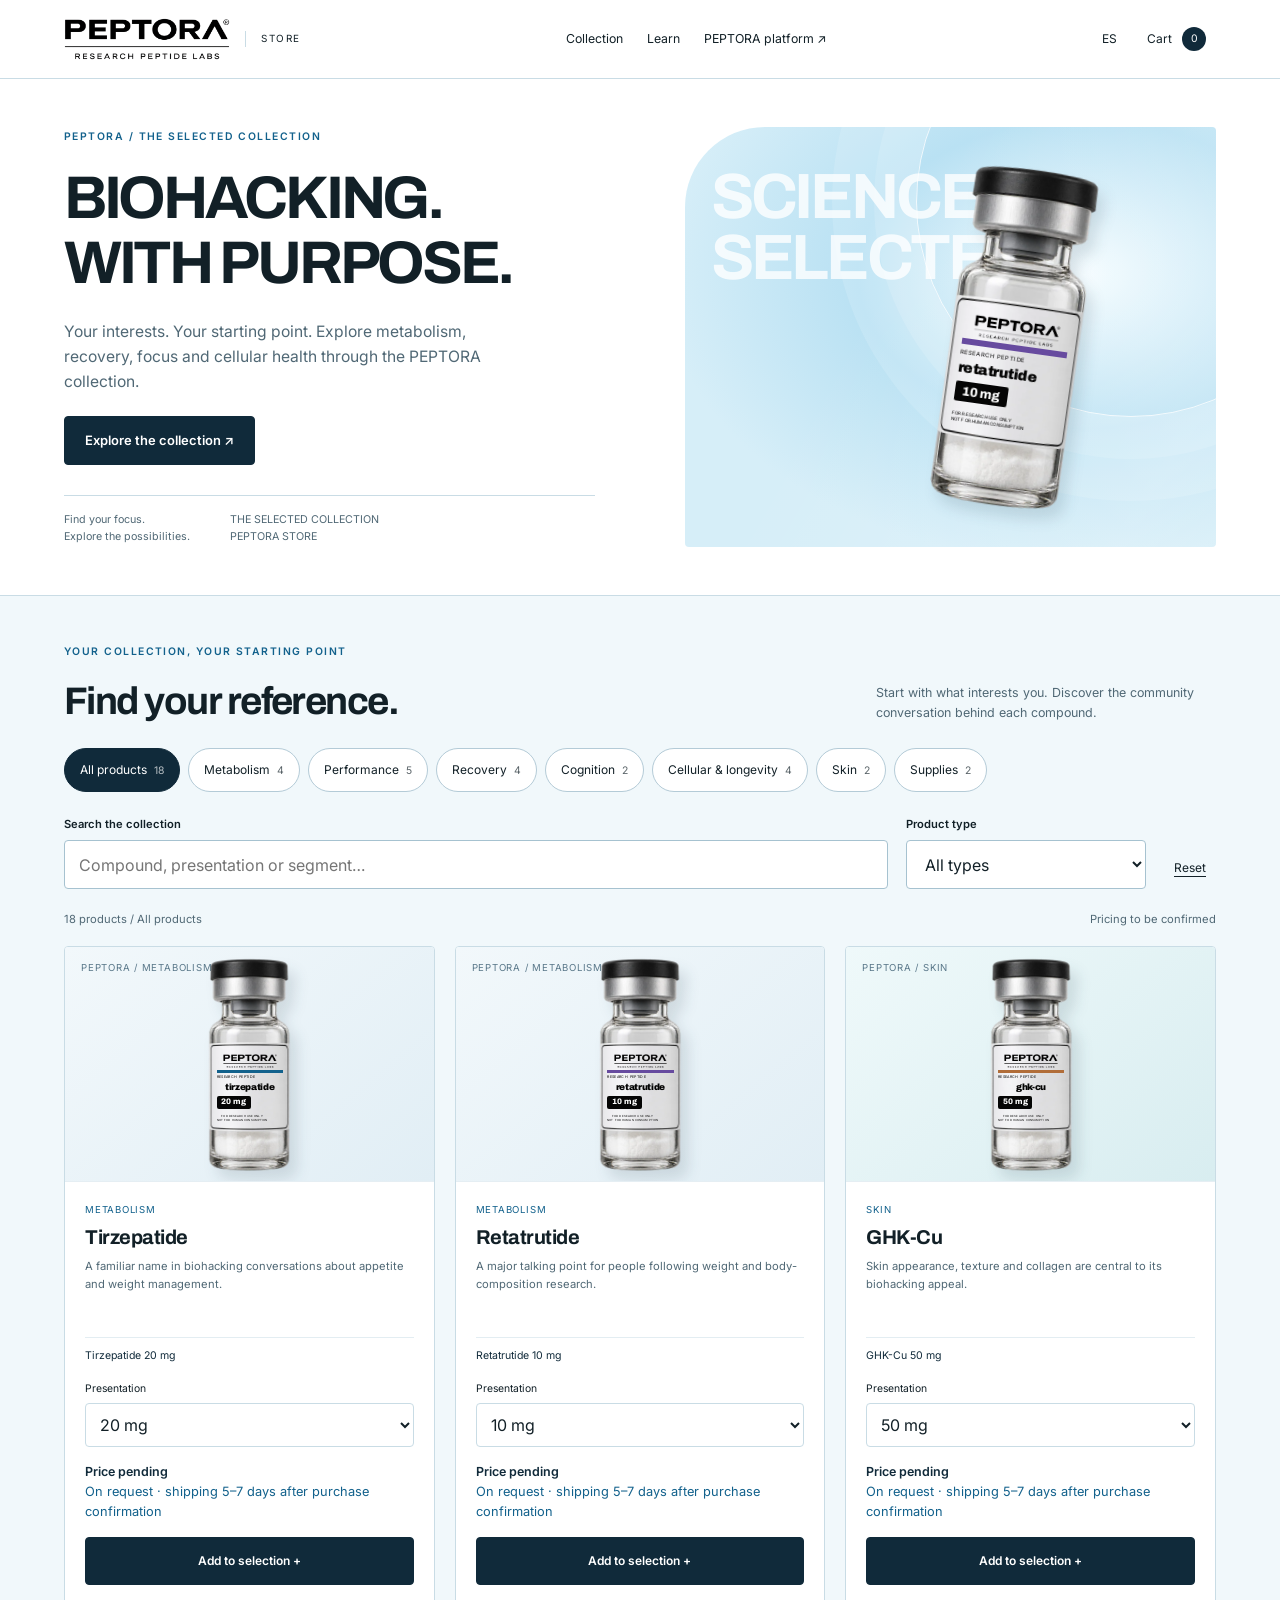
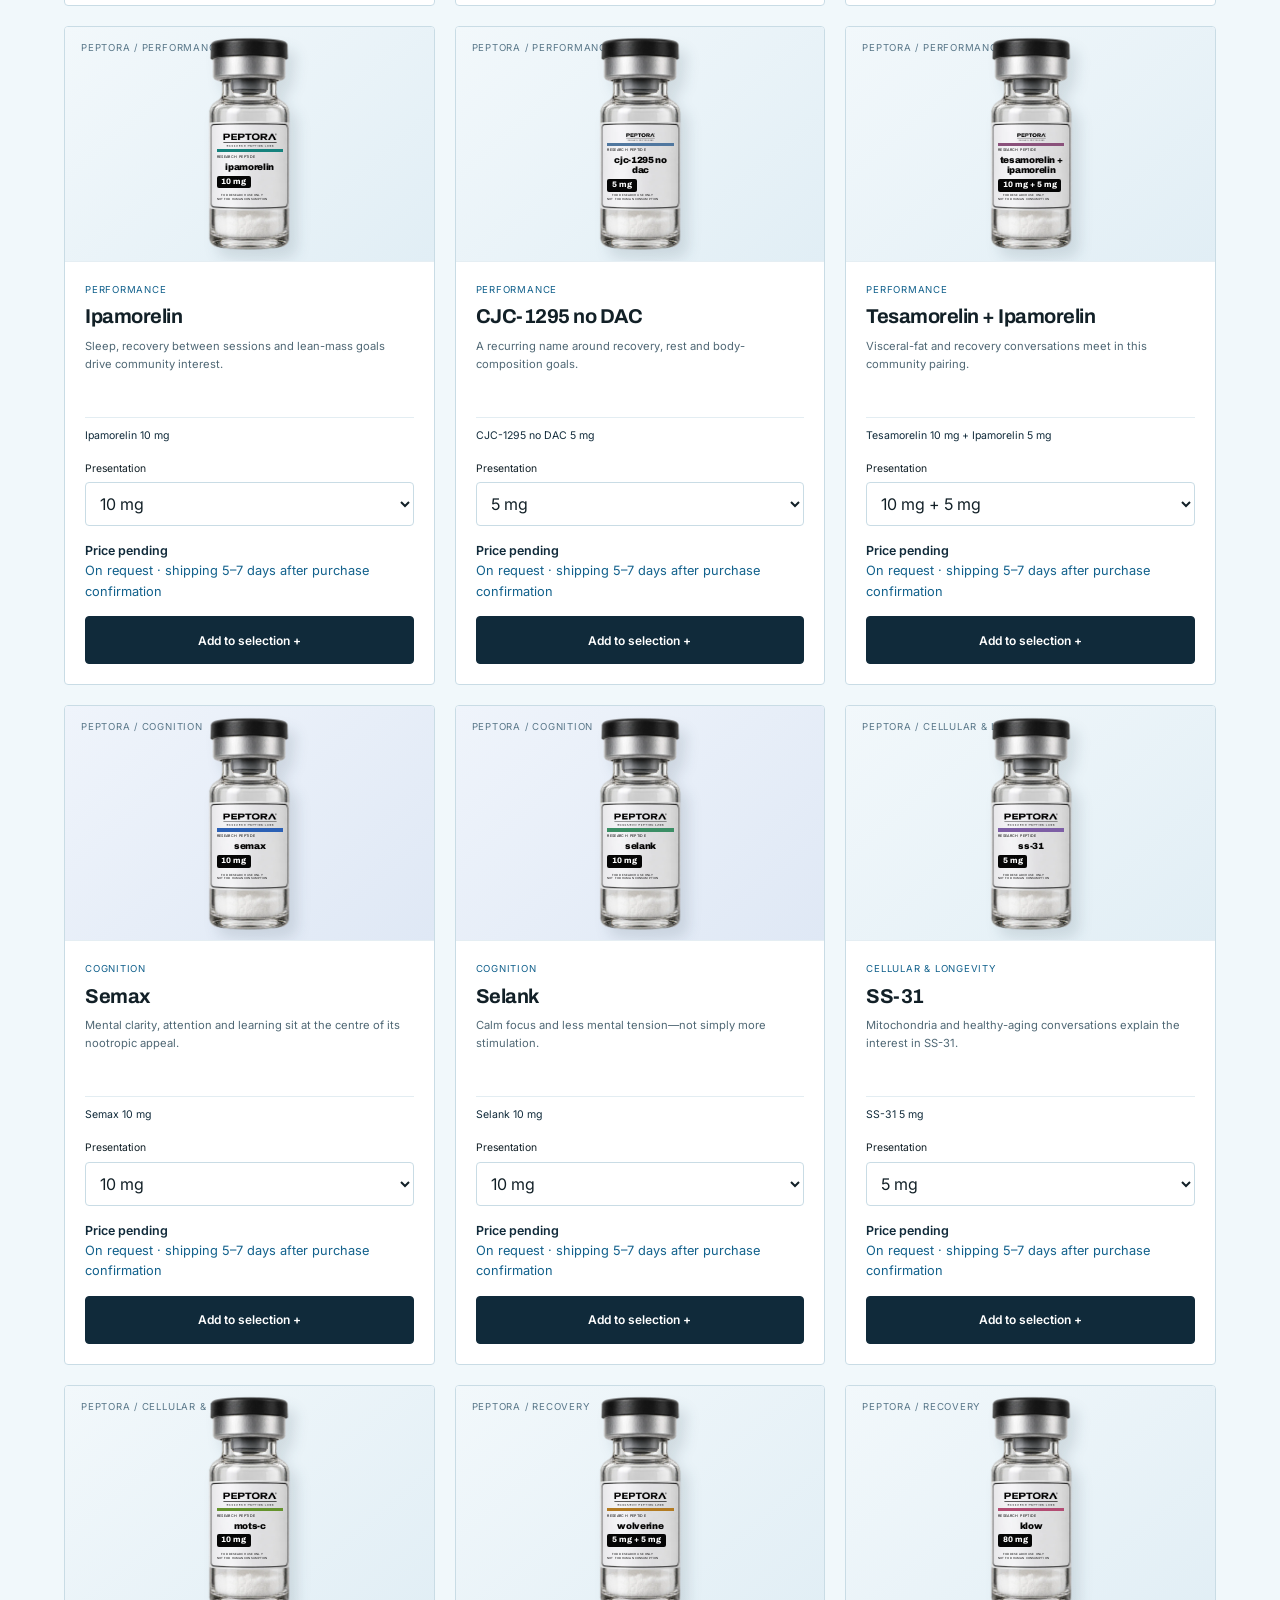
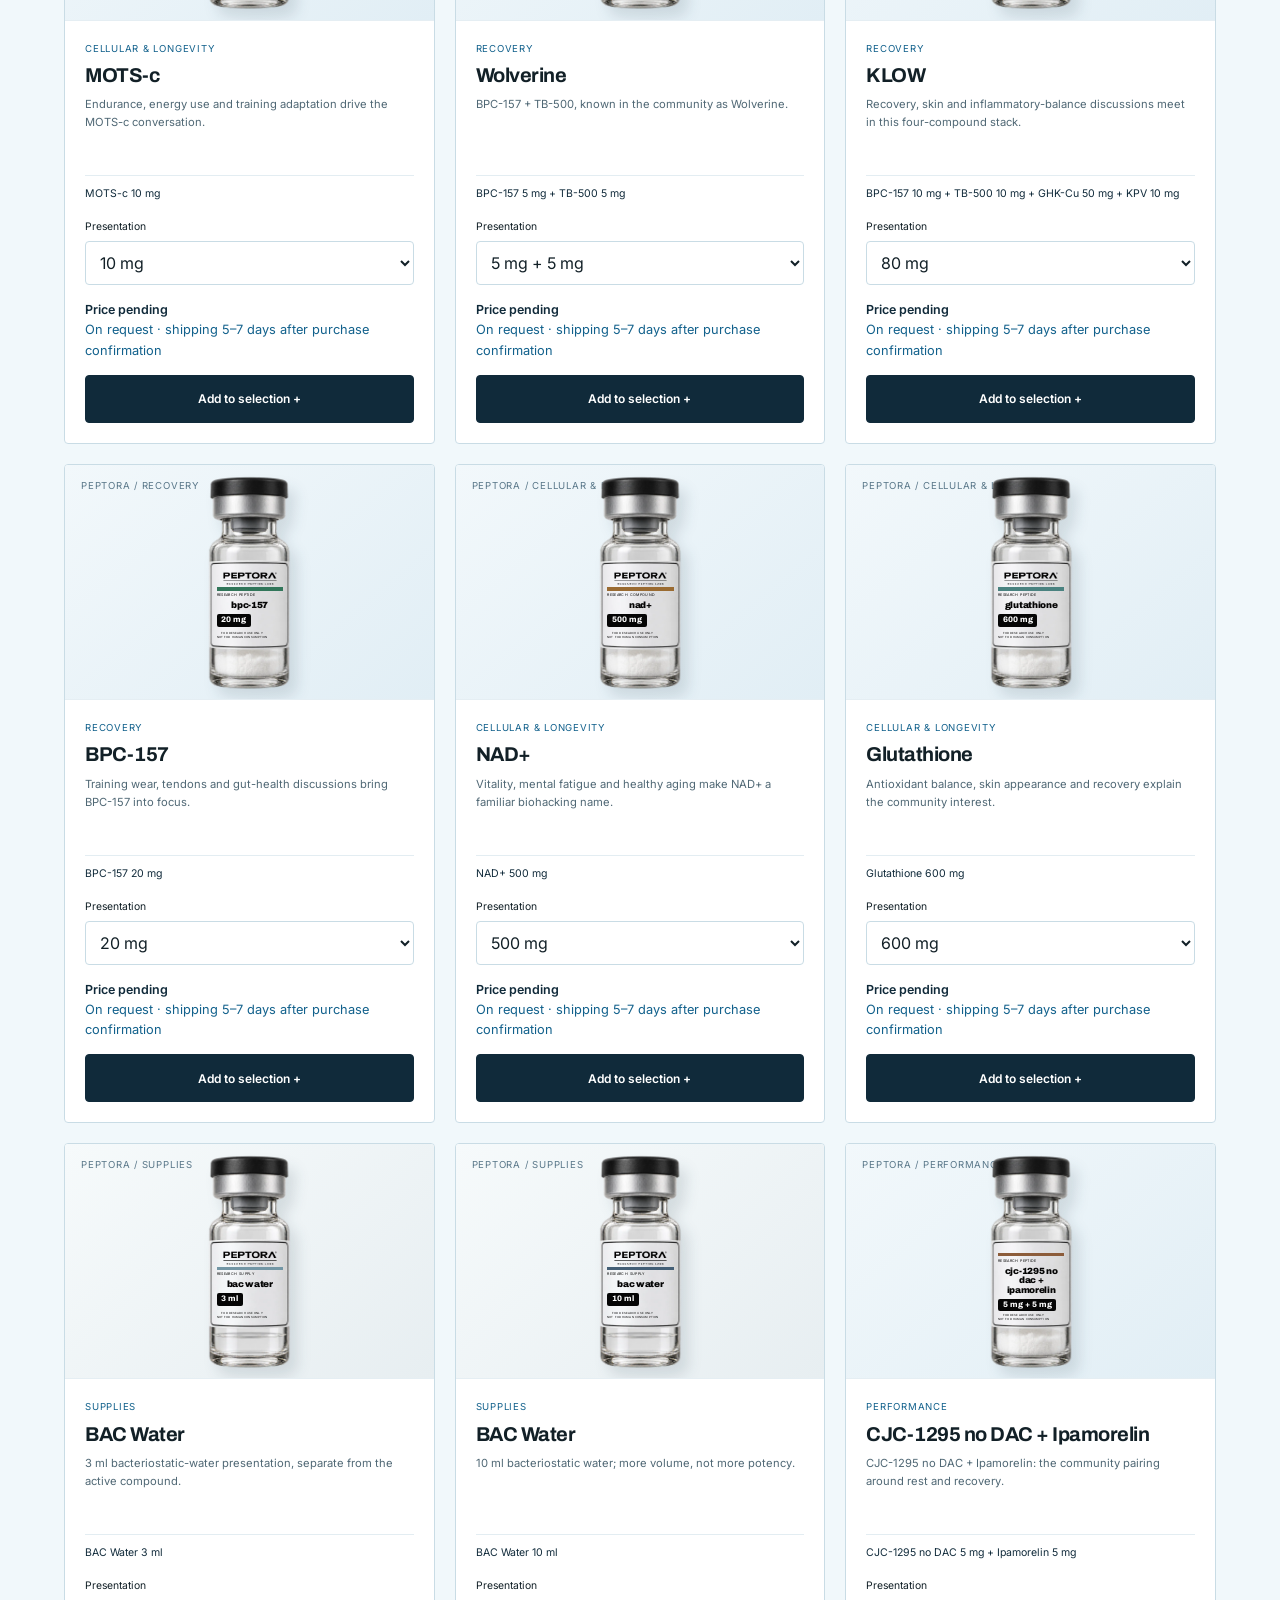
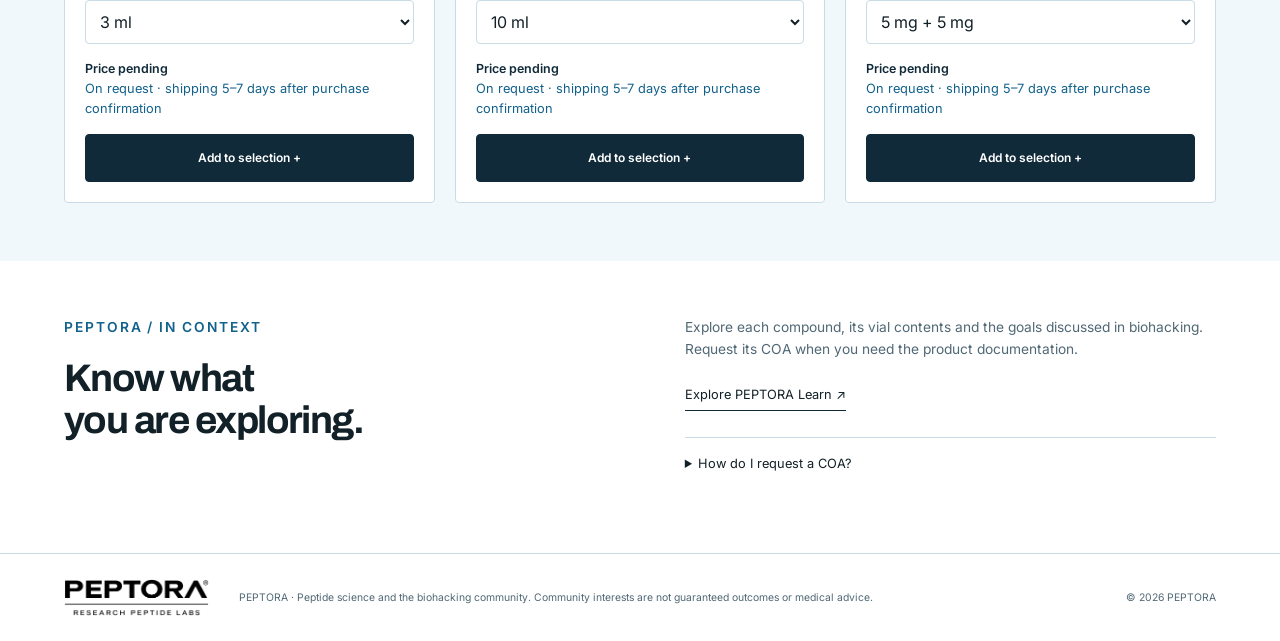
==== store/index.html @ 22403ed3 "Restore full storefront source and invalidate truncated asset cache" ====
<!doctype html>
<html lang="en">
<head>
<meta charset="utf-8"><meta name="viewport" content="width=device-width,initial-scale=1,viewport-fit=cover">
<title>PEPTORA Store — The selected collection</title>
<meta name="description" content="Explore the PEPTORA biohacking collection by interest, compound and presentation. Product contents, community context and COAs on express request.">
<meta name="robots" content="noindex,follow"><meta name="theme-color" content="#f1f8fb">
<link rel="canonical" href="https://peptora.site/store/"><link rel="icon" href="../assets/favicon.ico"><link rel="apple-touch-icon" href="../assets/apple-touch-icon.png"><link rel="manifest" href="../site.webmanifest">
<link rel="preconnect" href="https://fonts.googleapis.com"><link rel="preconnect" href="https://fonts.gstatic.com" crossorigin>
<link href="https://fonts.googleapis.com/css2?family=Archivo:wght@500;600;700;800;900&family=Inter:wght@400;500;600&display=swap" rel="stylesheet">
<link rel="stylesheet" href="store.css?v=20261017-6"><script src="catalog.js?v=20261017-6" defer></script><script src="commerce.js?v=20261017-6" defer></script><script src="community.js?v=20261017-2" defer></script><script src="objectives.js?v=20261017-6" defer></script><script src="store.js?v=20261017-6" defer></script>
</head>
<body>
<a class="skip" href="#catalog" data-i18n="skip">Skip to collection</a>
<header class="store-header">
  <a class="brand" href="../" data-site-link><img src="../assets/logo-peptora.png" width="1200" height="400" alt="PEPTORA"><span>STORE</span></a>
  <nav id="storeNav" aria-label="Navigation"><a href="#catalog" data-i18n="collection">Collection</a><a href="../learn.html" data-site-link data-i18n="learn">Learn</a><a href="../" data-site-link data-i18n="platform">PEPTORA platform ↗</a></nav>
  <div class="header-actions"><button id="language" type="button" aria-label="Switch to Spanish">ES</button><button id="openCart" class="cart-button" type="button" aria-haspopup="dialog"><span data-i18n="cart">Cart</span><span id="cartCount">0</span></button><button id="menu" type="button" aria-controls="storeNav" aria-expanded="false" data-i18n="menu">Menu</button></div>
</header>
<main>
<section class="store-hero shell">
 <div><p class="eyebrow">PEPTORA / THE SELECTED COLLECTION</p><h1 data-i18n="hero">BIOHACKING.<br>WITH PURPOSE.</h1><p class="hero-copy" data-i18n="intro">Your interests. Your starting point. Explore metabolism, recovery, focus and cellular health through the PEPTORA collection.</p><a class="primary" href="#catalog" data-i18n="browse">Explore the collection ↗</a><div class="hero-note"><span data-i18n="identity">Find your focus.<br>Explore the possibilities.</span><span data-i18n="stage">THE SELECTED COLLECTION<br>PEPTORA STORE</span></div></div>
 <figure class="hero-art"><div class="hero-orbit" aria-hidden="true"></div><div class="hero-type" aria-hidden="true">SCIENCE.<br>SELECTED.</div><div id="heroPackshot" class="hero-packshot" aria-hidden="true"></div></figure>
</section>
<section class="catalog-section" id="catalog"><div class="shell">
 <div class="section-heading"><div><p class="eyebrow" data-i18n="catalogLabel">YOUR COLLECTION, YOUR STARTING POINT</p><h2 data-i18n="catalogTitle">Find your reference.</h2></div><p data-i18n="segmentsNote">Segments organize research themes, not promised results or personal-use recommendations.</p></div>
 <div id="segments" class="segments" role="group" aria-label="Research segments"></div>
 <div class="search-bar"><label class="search-field" for="search"><span data-i18n="searchLabel">Search the collection</span><input id="search" type="search" autocomplete="off" placeholder="Compound, presentation or segment…"></label><label class="type-field" for="type"><span data-i18n="typeLabel">Product type</span><select id="type"><option value="all" data-i18n="allTypes">All types</option><option value="compounds" data-i18n="compounds">Compounds & combinations</option><option value="supplies" data-i18n="supplies">Supplies</option></select></label><button type="button" id="reset" class="text-button" data-i18n="reset">Reset</button></div>
 <div class="results-heading"><p id="results" role="status" aria-live="polite"></p><span data-i18n="pricingNote">Pricing to be confirmed</span></div>
 <div id="productGrid" class="product-grid"></div>
 <noscript><p>This collection requires JavaScript. / Activa JavaScript para explorar el catálogo.</p></noscript>
</div></section>
<section class="store-guide shell"><div><p class="eyebrow">PEPTORA / IN CONTEXT</p><h2 data-i18n="guideTitle">Understand before<br>you choose.</h2></div><div><p data-i18n="guideBody">Explore the compound, its presentation and the interests behind its place in biohacking.</p><a href="../learn.html" class="text-link" data-site-link data-i18n="readLearn">Explore PEPTORA Learn ↗</a><details><summary data-i18n="coaQuestion">How do I request a COA?</summary><p data-i18n="coaAnswer">Certificates of analysis are provided on express request. Contact PEPTORA with the product, presentation and lot number if available.</p><a href="../?lang=en#contacto" class="text-link" data-site-link data-i18n="requestCoa">Request a COA ↗</a></details></div></section>
</main>
<footer class="shell store-footer"><a href="../" data-site-link><img src="../assets/logo-peptora.png" alt="PEPTORA" width="1200" height="400"></a><p data-i18n="scope">PEPTORA · Peptide science and the biohacking community. Community interests are not guaranteed outcomes or medical advice.</p><small>© 2026 PEPTORA</small></footer>
<dialog id="productDialog" aria-labelledby="productTitle"><div class="dialog-top"><span>PEPTORA / COLLECTION</span><button type="button" data-close aria-label="Close">×</button></div><div id="productDetail"></div></dialog>
<dialog id="cartDialog" class="cart-dialog" aria-labelledby="cartTitle"><div class="dialog-top"><h2 id="cartTitle" data-i18n="yourCart">Your selection</h2><button type="button" data-close aria-label="Close">×</button></div><div id="cartLines"></div><div class="cart-bottom"><div class="total"><span data-i18n="total">Total</span><strong id="cartTotal"></strong></div><p data-i18n="cartNotice">This is a saved selection, not an order. Prices, shipping and stock are unconfirmed. Nothing is charged or reserved.</p><button class="primary" type="button" disabled data-i18n="checkoutDisabled">Checkout not yet available</button><button id="clearCart" class="text-button" type="button" data-i18n="clearCart">Clear selection</button></div></dialog>
<div id="toast" class="toast" role="status" aria-live="polite"></div>
</body></html>
---- store/store.css ----
:root{--ink:#102a3a;--text:#122027;--muted:#506875;--blue:#d8edf8;--ice:#f1f8fb;--line:#c9dce5;--accent:#12618c;--radius:4px;color-scheme:light}*{box-sizing:border-box}html{scroll-behavior:smooth;scroll-padding-top:110px}body{margin:0;background:#fff;color:var(--text);font:15px/1.6 Inter,Arial,sans-serif}a{color:inherit;text-decoration:none}button,input,select{font:inherit;color:inherit}button,a,input,select{touch-action:manipulation}button{cursor:pointer}button:disabled{cursor:not-allowed;opacity:.65}button{min-height:44px}img{display:block;max-width:100%}h1,h2,h3,p,figure{margin:0}h1,h2,h3{font-family:Archivo,Arial,sans-serif;letter-spacing:-.04em;line-height:1.09}h1{font-size:clamp(2.6rem,5.2vw,5.2rem);font-weight:700}h2{font-size:clamp(1.8rem,3vw,3rem)}h3{font-size:1.35rem}p{color:var(--muted)}:focus-visible{outline:3px solid var(--accent);outline-offset:4px}.shell{width:min(1440px,100%);margin:auto;padding-left:5vw;padding-right:5vw}.skip{position:fixed;top:-100px;left:12px;background:white;padding:12px;z-index:100}.skip:focus{top:12px}.preview-strip{padding:7px 16px;text-align:center;background:var(--ink);color:white;font-size:.65rem;letter-spacing:.09em}.store-header{position:sticky;top:0;z-index:20;display:flex;align-items:center;justify-content:space-between;gap:20px;padding:12px 5vw;border-bottom:1px solid var(--line);background:#fffffff5;backdrop-filter:blur(14px)}.brand{display:flex;align-items:center;gap:15px}.brand img{width:166px;height:54px;object-fit:contain}.brand>span{font-size:.62rem;letter-spacing:.16em;border-left:1px solid var(--line);padding-left:15px}.store-header nav{display:flex;gap:24px;font-size:.77rem}.store-header nav a:hover{color:var(--accent)}.header-actions{display:flex;gap:10px}.header-actions button{border:0;background:transparent;padding:10px;font-size:.75rem}.cart-button{display:flex;align-items:center;gap:10px}.cart-button #cartCount{display:grid;place-items:center;background:var(--ink);color:white;min-width:24px;height:24px;border-radius:50%;font-size:.65rem}#menu{display:none}.eyebrow{font-size:.65rem;letter-spacing:.14em;font-weight:600;color:var(--accent);margin-bottom:20px}.store-hero{display:grid;grid-template-columns:1fr 1fr;gap:7vw;padding-top:48px;padding-bottom:48px;align-items:center}.hero-copy{max-width:420px;margin:22px 0;font-size:.98rem}.primary{background:var(--ink);color:white;border:1px solid var(--ink);border-radius:var(--radius);display:inline-flex;justify-content:center;align-items:center;gap:10px;padding:13px 20px;min-height:48px;font-size:.81rem;font-weight:600}.primary:not(:disabled):hover{background:var(--accent);border-color:var(--accent)}.hero-note{display:flex;gap:40px;margin-top:30px;border-top:1px solid var(--line);padding-top:15px;font-size:.67rem;color:var(--muted)}.hero-art{position:relative;overflow:hidden;min-height:370px;background:linear-gradient(130deg,#e9f6fb,#c4e1ef);border-radius:80px 4px 4px 4px;display:grid;place-items:center}.hero-orbit{position:absolute;width:430px;height:430px;border:1px solid #ffffffc9;border-radius:50%;right:-130px;top:-140px;box-shadow:0 0 0 42px #ffffff20,0 0 0 84px #ffffff20}.hero-type{position:absolute;left:26px;top:40px;color:#ffffffb0;font:700 clamp(2.4rem,5vw,4.5rem)/.95 Archivo,sans-serif;letter-spacing:-.05em}.hero-art figcaption{position:absolute;bottom:14px;left:24px;right:20px;font-size:.6rem;color:#36586a}.vial{width:85px;position:relative;filter:drop-shadow(12px 16px 8px #102a3a15)}.vial-cap{height:22px;width:66px;margin:auto;border-radius:5px 5px 1px 1px;background:repeating-linear-gradient(90deg,#8db6ca 0 3px,#aacbdc 3px 5px);border:1px solid #739aac}.vial-body{height:126px;border:1px solid #b6ceda;border-radius:12px 12px 16px 16px;background:linear-gradient(90deg,#d8e8eecc,#ffffffec 24%,#e5f0f5e0 80%,#bdd6e0cc);display:flex;flex-direction:column;justify-content:center;align-items:center;padding:9px 7px;box-shadow:inset 0 -10px #f8fbfcbd;position:relative}.vial-wordmark{font:700 11px Archivo,sans-serif;letter-spacing:.015em;color:var(--ink)}.vial-rule{height:3px;background:var(--accent);width:100%;margin:7px 0}.vial-body b{font-size:8px;font-weight:600;text-align:center;line-height:1.3;overflow-wrap:anywhere}.vial-body small{font-size:5px;margin-top:7px;text-align:center}.hero-vial{transform:rotate(12deg) scale(1.8);margin:45px 0 0 110px}.catalog-section{background:var(--ice);padding:48px 0 58px;border-top:1px solid var(--line)}.section-heading{display:flex;justify-content:space-between;align-items:end;gap:30px;margin-bottom:25px}.section-heading>p{max-width:340px;font-size:.78rem}.segments{display:flex;gap:8px;flex-wrap:wrap;margin-bottom:24px}.segments button{border:1px solid #b4cbd7;background:white;border-radius:30px;padding:9px 15px;font-size:.75rem}.segments button[aria-pressed=true]{background:var(--ink);border-color:var(--ink);color:white}.segments button small{margin-left:7px;opacity:.7;font-size:.65rem}.search-bar{display:flex;gap:18px;align-items:end}.search-field{flex:1}.search-bar label>span{display:block;font-size:.7rem;font-weight:600;margin-bottom:7px}.search-bar input,.search-bar select{height:49px;width:100%;padding:10px 14px;border:1px solid #a6c2d0;background:white;border-radius:var(--radius);font-size:16px}.type-field{width:240px}.text-button{background:transparent;border:0;text-decoration:underline;text-underline-offset:4px;padding:10px;font-size:.75rem}.results-heading{display:flex;justify-content:space-between;gap:15px;padding:22px 0 17px;font-size:.7rem;color:var(--muted)}.product-grid{display:grid;grid-template-columns:repeat(3,minmax(0,1fr));gap:20px}.product-card{background:white;border:1px solid var(--line);border-radius:var(--radius);overflow:hidden;display:flex;flex-direction:column;min-width:0;transition:box-shadow .2s,border-color .2s}.product-card:hover{border-color:#83b4cf;box-shadow:0 8px 25px #102a3a0a}.product-visual{border:0;border-bottom:1px solid #e5eef3;background:linear-gradient(140deg,#f2f8fb,#e1eef5);width:100%;height:180px;display:flex;justify-content:center;align-items:center;position:relative;overflow:hidden}.product-visual .vial{transform:scale(.91);transition:transform .25s}.product-visual:hover .vial{transform:translateY(-4px) scale(.94)}.product-visual .visual-code{position:absolute;left:16px;top:13px;font-size:.6rem;color:#597789;letter-spacing:.08em}.product-visual .visual-label{position:absolute;bottom:10px;right:13px;font-size:.52rem;color:#597789}.product-visual.supplies{background:linear-gradient(140deg,#f6fafb,#e7eef1)}.product-visual.cognition{background:linear-gradient(140deg,#eff4fb,#dfe8f5)}.product-visual.skin{background:linear-gradient(140deg,#eff9fa,#d8edf0)}.product-card-body{padding:20px;display:flex;flex-direction:column;flex:1}.product-tag{font-size:.6rem;letter-spacing:.08em;text-transform:uppercase;color:var(--accent);margin-bottom:8px}.product-name{border:0;background:none;text-align:left;padding:0;min-height:0;font-family:Archivo,Arial,sans-serif;font-size:1.25rem;line-height:1.15;letter-spacing:-.025em;overflow-wrap:break-word}.product-name:hover{color:var(--accent)}.product-context{font-size:.7rem;margin:9px 0 15px;min-height:23px}.variant-label{display:block;font-size:.65rem;margin-bottom:5px}.product-card select{width:100%;min-height:44px;padding:8px 10px;border:1px solid var(--line);border-radius:var(--radius);background:white;font-size:16px}.product-price{font-size:.78rem;font-weight:600;color:var(--ink);margin-top:15px}.product-card .primary{width:100%;margin-top:14px;font-size:.75rem;padding:11px}.empty-state{grid-column:1/-1;padding:50px 20px;text-align:center;border:1px solid var(--line);background:white}.empty-state h3{margin-bottom:10px}.store-guide{padding-top:55px;padding-bottom:55px;display:grid;grid-template-columns:1fr 1fr;gap:7vw}.store-guide p{font-size:.86rem}.text-link{display:inline-block;margin-top:20px;border-bottom:1px solid var(--ink);font-size:.8rem;padding:5px 0}details{border-top:1px solid var(--line);margin-top:26px;padding-top:16px}summary{cursor:pointer;font-size:.8rem;min-height:44px}details p{padding-top:10px}.store-footer{border-top:1px solid var(--line);padding-top:25px;padding-bottom:25px;display:flex;align-items:center;gap:30px}.store-footer img{width:145px;height:auto}.store-footer p{max-width:650px;font-size:.65rem}.store-footer small{margin-left:auto;white-space:nowrap;font-size:.65rem;color:var(--muted)}dialog{border:1px solid var(--line);border-radius:8px;background:white;color:var(--ink);width:min(780px,calc(100% - 24px));max-height:88dvh;padding:24px;box-shadow:0 20px 80px #102a3a33}dialog::backdrop{background:#102a3a80;backdrop-filter:blur(4px)}body:has(dialog[open]){overflow:hidden}.dialog-top{display:flex;align-items:center;justify-content:space-between;gap:20px;border-bottom:1px solid var(--line);padding-bottom:12px;margin-bottom:22px}.dialog-top>span{font-size:.65rem;letter-spacing:.1em}.dialog-top h2{font-size:1.5rem}.dialog-top button{border:0;background:var(--ice);font-size:24px;width:44px;flex-shrink:0}.detail-grid{display:grid;grid-template-columns:.8fr 1fr;gap:25px}.detail-grid .product-visual{height:100%;min-height:240px;border:0;border-radius:4px}.detail-grid h2{font-size:1.9rem;overflow-wrap:break-word}.detail-grid p{font-size:.8rem;margin:16px 0}.detail-grid label{font-size:.75rem;display:block}.detail-grid select{width:100%;padding:10px;min-height:46px;margin-top:8px;border:1px solid var(--line);font-size:16px;background:white}.detail-grid .primary{margin-top:18px;width:100%}.detail-scope{font-size:.7rem!important;border-top:1px solid var(--line);padding-top:16px}.cart-dialog{width:min(520px,calc(100% - 16px));margin-right:8px;margin-left:auto;min-height:85dvh}.cart-line{display:grid;grid-template-columns:1fr auto;gap:12px;padding:18px 0;border-bottom:1px solid var(--line)}.cart-line h3{font-size:1rem;line-height:1.2}.cart-line p{font-size:.72rem;margin-top:5px}.cart-line .text-button{padding:0;text-align:left;min-height:38px}.quantity{display:flex;align-items:center;align-self:start;border:1px solid var(--line)}.quantity button{border:0;background:var(--ice);width:36px;font-size:18px}.quantity span{min-width:30px;text-align:center;font-size:.8rem}.cart-bottom{margin-top:22px}.total{display:flex;justify-content:space-between;gap:20px;font-size:.9rem}.cart-bottom p{font-size:.73rem;margin:16px 0}.cart-bottom .primary{width:100%}.cart-bottom>.text-button{width:100%}.toast{position:fixed;bottom:20px;left:50%;transform:translate(-50%,20px);opacity:0;pointer-events:none;background:var(--ink);color:white;padding:12px 20px;z-index:70;border-radius:4px;max-width:calc(100% - 24px);width:max-content;font-size:.8rem;transition:opacity .2s,transform .2s}.toast.show{opacity:1;transform:translate(-50%,0)}
@media(min-width:1500px){.product-grid{grid-template-columns:repeat(4,minmax(0,1fr))}}
@media(max-width:1000px){.store-header nav{gap:14px}.brand img{width:140px}.brand>span{display:none}.product-grid{grid-template-columns:repeat(2,minmax(0,1fr))}.hero-art{min-height:330px}.hero-vial{transform:rotate(12deg) scale(1.5);margin-left:60px}}
@media(max-width:720px){html{scroll-padding-top:85px}.shell{padding-left:20px;padding-right:20px}.store-header{padding:8px 16px;gap:8px}.brand img{width:126px;height:44px}.header-actions{gap:0}.header-actions button{padding:8px;font-size:.7rem}.cart-button{gap:5px}#menu{display:block}.store-header nav{display:none;position:absolute;top:100%;left:0;right:0;background:white;border-bottom:1px solid var(--line);padding:12px 20px;box-shadow:0 10px 15px #102a3a0a}.store-header nav.open{display:grid;gap:0}.store-header nav a{padding:12px 0;min-height:44px}.preview-strip{font-size:.58rem;letter-spacing:.03em;padding:7px 10px}.store-hero{grid-template-columns:1fr;gap:25px;padding-top:30px;padding-bottom:30px}.store-hero h1{font-size:clamp(2.5rem,11vw,3.6rem)}.hero-copy{font-size:.88rem;margin:16px 0}.hero-note{margin-top:20px;gap:30px}.hero-art{min-height:220px;border-top-left-radius:55px}.hero-type{font-size:3.5rem;top:28px;left:22px}.hero-vial{transform:rotate(12deg) scale(1.15);margin:15px 0 25px 145px}.hero-art figcaption{font-size:.52rem;left:20px;bottom:10px}.section-heading{display:block;margin-bottom:20px}.section-heading>p{margin-top:14px;max-width:100%}.catalog-section{padding-top:30px;padding-bottom:35px}.eyebrow{font-size:.6rem;margin-bottom:12px}.segments{gap:7px;margin-bottom:20px}.segments button{padding:8px 12px;font-size:.7rem}.search-bar{flex-wrap:wrap;gap:12px}.search-field{flex-basis:100%}.type-field{flex:1;min-width:0}.search-bar>.text-button{padding-right:0}.results-heading{font-size:.64rem;padding:17px 0}.product-grid{gap:12px}.product-visual{height:145px}.product-visual .vial{transform:scale(.72)}.product-visual:hover .vial{transform:scale(.75)}.product-card-body{padding:13px}.product-name{font-size:1.05rem;line-height:1.17}.product-context{font-size:.65rem;margin:8px 0 10px;min-height:32px}.product-tag{font-size:.55rem}.product-price{font-size:.7rem}.product-card .primary{font-size:.66rem;padding:10px 6px;min-height:46px}.visual-label{display:none}.product-visual .visual-code{font-size:.5rem;left:10px;top:9px}.product-card select{padding:8px 5px;font-size:16px}.store-guide{grid-template-columns:1fr;gap:22px;padding-top:35px;padding-bottom:35px}.store-footer{flex-wrap:wrap;gap:18px}.store-footer p{order:3;width:100%}.store-footer small{font-size:.6rem}.detail-grid{grid-template-columns:1fr}.detail-grid .product-visual{min-height:170px;height:170px}.detail-grid h2{font-size:1.6rem}dialog{padding:18px}.cart-line{gap:8px}.cart-dialog{min-height:88dvh}.hero-note br{display:none}}
@media(max-width:360px){.shell{padding-left:14px;padding-right:14px}.store-header{padding-left:10px;padding-right:10px}.brand img{width:112px}.header-actions button{padding:6px}.product-grid{grid-template-columns:1fr}.product-visual{height:170px}.product-context{min-height:0}.product-visual .vial{transform:scale(.9)}.hero-vial{margin-left:120px}.hero-type{font-size:3rem}}
@media(max-width:720px){.hero-note br{display:initial}}
.product-context{min-height:64px;line-height:1.6}.mockup{width:150px;aspect-ratio:2/3;position:relative;flex-shrink:0;filter:drop-shadow(8px 10px 7px #102a3a1f)}.mockup-glass{width:100%;height:100%;object-fit:contain}.mockup-label{position:absolute;left:25.8%;top:42.7%;width:49%;height:34.5%;padding:4% 2.4% 2%;display:flex;align-items:flex-start;flex-direction:column;justify-content:flex-start;color:#050505;overflow:hidden}.mockup-logo{width:100%;height:20%;overflow:hidden}.mockup-logo img{width:100%;height:100%;object-fit:contain}.compound-stripe{display:block;height:5%;min-height:2px;flex-shrink:0;width:100%;background:var(--compound-color);margin:3% 0 5%}.label-research{font:400 3.6px/1 Inter,Arial,sans-serif;letter-spacing:.1em;white-space:nowrap}.label-product{font:900 9px/1.06 Archivo,Arial,sans-serif;letter-spacing:-.035em;text-transform:lowercase;margin:5% 0;overflow-wrap:anywhere;width:100%}.label-mg{display:block;width:fit-content;background:#050505;color:#fff;padding:3% 7%;border-radius:2px;font:800 8px/1.1 Archivo,Arial,sans-serif;max-width:100%;white-space:normal}.mockup-label>small{font:400 2.8px/1.4 Inter,Arial,sans-serif;letter-spacing:.04em;margin-top:auto;padding-top:4%}.product-visual{height:235px}.product-visual:hover .mockup{transform:translateY(-3px)}.product-visual .mockup{transition:transform .2s}.detail-grid .mockup{width:230px}.detail-grid .product-visual{min-height:380px}.detail-grid .label-research{font-size:5.5px}.detail-grid .label-product{font-size:13.8px}.detail-grid .label-mg{font-size:12.3px}.detail-grid .mockup-label>small{font-size:4.3px}.community-heading{font-family:Archivo,Arial,sans-serif;font-weight:700;font-size:1.1rem!important;color:var(--ink);line-height:1.3}.community-story{margin:15px 0 20px}.community-story>span{font-size:.58rem;letter-spacing:.1em;color:var(--accent);font-weight:600}.community-story p{font-size:.83rem;line-height:1.75;margin-top:9px}.hero-packshot{position:relative;margin:20px 0 20px 130px;transform:rotate(8deg)}.hero-packshot .mockup{width:240px}.hero-packshot .label-research{font-size:5.8px}.hero-packshot .label-product{font-size:14.4px}.hero-packshot .label-mg{font-size:12.8px}.hero-packshot .mockup-label>small{font-size:4.5px}.hero-art{min-height:420px}
@media(max-width:720px){.product-visual{height:195px}.product-visual .mockup{width:128px}.product-visual .label-research{font-size:3px}.product-visual .label-product{font-size:7.6px}.product-visual .label-mg{font-size:6.8px}.product-visual .mockup-label>small{font-size:2.4px}.product-context{min-height:88px;font-size:.7rem}.detail-grid .product-visual{height:270px;min-height:270px}.detail-grid .mockup{width:175px}.detail-grid .label-research{font-size:4.2px}.detail-grid .label-product{font-size:10.5px}.detail-grid .label-mg{font-size:9.3px}.detail-grid .mockup-label>small{font-size:3.3px}.hero-art{min-height:285px}.hero-packshot{margin:10px 0 5px 125px}.hero-packshot .mockup{width:180px}.hero-packshot .label-research{font-size:4.3px}.hero-packshot .label-product{font-size:10.8px}.hero-packshot .label-mg{font-size:9.6px}.hero-packshot .mockup-label>small{font-size:3.4px}}
@media(max-width:360px){.product-visual{height:225px}.product-visual .mockup{width:150px}.product-visual .label-research{font-size:3.6px}.product-visual .label-product{font-size:9px}.product-visual .label-mg{font-size:8px}.product-context{min-height:0}.hero-packshot{margin-left:90px}}
@media(prefers-reduced-motion:reduce){html{scroll-behavior:auto}*,*::before,*::after{transition:none!important;animation:none!important}}
.card-composition{font-size:.66rem;color:var(--ink);line-height:1.5;min-height:32px;border-top:1px solid #e3edf2;padding-top:10px;margin-bottom:12px}.vial-composition{margin:20px 0;padding:16px;background:var(--ice);border:1px solid var(--line);border-radius:4px}.vial-composition h3{font-size:1rem;letter-spacing:-.02em;margin-bottom:12px}.vial-composition dl{margin:0}.vial-composition dl>div{display:flex;justify-content:space-between;gap:12px;padding:7px 0;border-bottom:1px solid var(--line);font-size:.75rem}.vial-composition dt{font-weight:500}.vial-composition dd{margin:0;flex-shrink:0}.vial-composition .composition-total{font-weight:600;color:var(--ink);font-size:.8rem;margin:12px 0 0}.vial-composition .composition-note{font-size:.66rem;line-height:1.6;margin:10px 0 0}.detail-grid>div{min-width:0}@media(max-width:720px){.card-composition{min-height:46px;font-size:.62rem}.vial-composition{padding:13px}.vial-composition dl>div{font-size:.7rem}}
.ingredient-role{display:block;color:var(--muted);font-size:.65rem;font-weight:400;line-height:1.5;margin-top:4px}
.detail-grid{align-items:start}.detail-grid .product-visual{height:380px;min-height:380px;position:sticky;top:0}@media(max-width:720px){.detail-grid .product-visual{position:static;height:270px;min-height:270px}}
.community-goals{display:flex;flex-wrap:wrap;list-style:none;gap:7px;margin:12px 0 18px;padding:0}.community-goals li{border:1px solid #b6d7e7;background:linear-gradient(120deg,#eaf7fd,#f5fafc);padding:7px 10px;border-radius:20px;color:var(--ink);font-size:.7rem;line-height:1.4}.coa-note{margin-top:13px;border-top:1px solid var(--line);padding-top:12px}.coa-note p{font-size:.72rem!important;color:var(--ink);margin:0!important}.coa-note .text-link{font-size:.72rem;margin-top:6px}.detail-scope{border-top:1px solid var(--line);padding-top:14px;font-size:.75rem}.detail-scope p{font-size:.73rem}.hero-art{background:radial-gradient(ellipse at 75% 35%,#f4fcff 0,#b9e1f3 40%,#d6eef8 75%)}.hero-art::after{content:'';position:absolute;inset:0;background:linear-gradient(120deg,transparent 20%,#ffffff38 48%,transparent 70%);background-size:220% 100%;animation:light-drift 12s ease-in-out infinite;pointer-events:none}.hero-type{z-index:1;color:#ffffffc9}.hero-packshot{z-index:2;animation:vial-float 6s ease-in-out infinite}.hero-orbit{animation:orbit-drift 15s ease-in-out infinite}.store-hero h1{font-size:clamp(2.6rem,4.7vw,4.7rem);letter-spacing:-.055em}.store-hero>div:first-child{animation:card-in .65s ease-out both}.product-card{animation:card-in .4s ease-out both}.product-card:nth-child(3n+2){animation-delay:.04s}.product-card:nth-child(3n){animation-delay:.08s}.product-visual:hover .mockup{transform:translateY(-7px) rotate(-2deg)}.primary{transition:background .2s,box-shadow .2s,transform .2s}.primary:not(:disabled):hover{transform:translateY(-2px);box-shadow:0 7px 20px #12618c26}.segments button{transition:background .2s,transform .2s,border-color .2s}.segments button:hover{transform:translateY(-2px);border-color:var(--accent)}.cart-pulse #cartCount{animation:cart-pop .4s ease-out}.product-card:hover{box-shadow:0 12px 30px #12618c15}.community-story{animation:card-in .3s ease-out}
@keyframes vial-float{0%,100%{transform:translateY(0) rotate(8deg)}50%{transform:translateY(-10px) rotate(5deg)}}@keyframes light-drift{0%,100%{background-position:100% 0}50%{background-position:0 0}}@keyframes orbit-drift{0%,100%{transform:translate(0,0)}50%{transform:translate(-12px,10px)}}@keyframes card-in{from{opacity:0;transform:translateY(12px)}to{opacity:1;transform:translateY(0)}}@keyframes cart-pop{0%,100%{transform:scale(1)}45%{transform:scale(1.25)}}
@media(max-width:720px){.store-hero h1{font-size:clamp(2.5rem,9vw,3.6rem)}.community-goals li{font-size:.65rem}.hero-packshot{animation-duration:7s}}@media(prefers-reduced-motion:reduce){.hero-packshot,.hero-orbit,.hero-art::after,.product-card,.community-story,.store-hero>div:first-child{animation:none!important;transform:none!important}.primary:hover,.product-visual:hover .mockup,.segments button:hover{transform:none!important}}
/* Checkout stays single-column on narrow phones; no personal data persistence. */
#checkoutForm{display:grid;gap:12px;margin:24px 0;text-align:left}#checkoutForm h3{font-size:1.2rem;margin:0}#checkoutForm label{font-size:.85rem;line-height:1.5}#checkoutForm input:not([type=checkbox]),#checkoutForm textarea{width:100%;min-width:0;box-sizing:border-box;border:1px solid #b7cedb;border-radius:8px;padding:12px;background:white;color:#102a3a;font:inherit;font-size:16px}#checkoutForm a{font-size:.85rem;overflow-wrap:anywhere;color:#12618c}.checkout-consent{display:flex;gap:10px;align-items:flex-start}.checkout-consent input{margin-top:5px;flex-shrink:0}.stock-note,.shipping-wait{font-size:.8rem;line-height:1.6;color:#12618c}.shipping-wait{padding:12px;border-radius:8px;background:#e9f5fb}.checkout-privacy{font-size:.75rem;line-height:1.6;color:#526775}
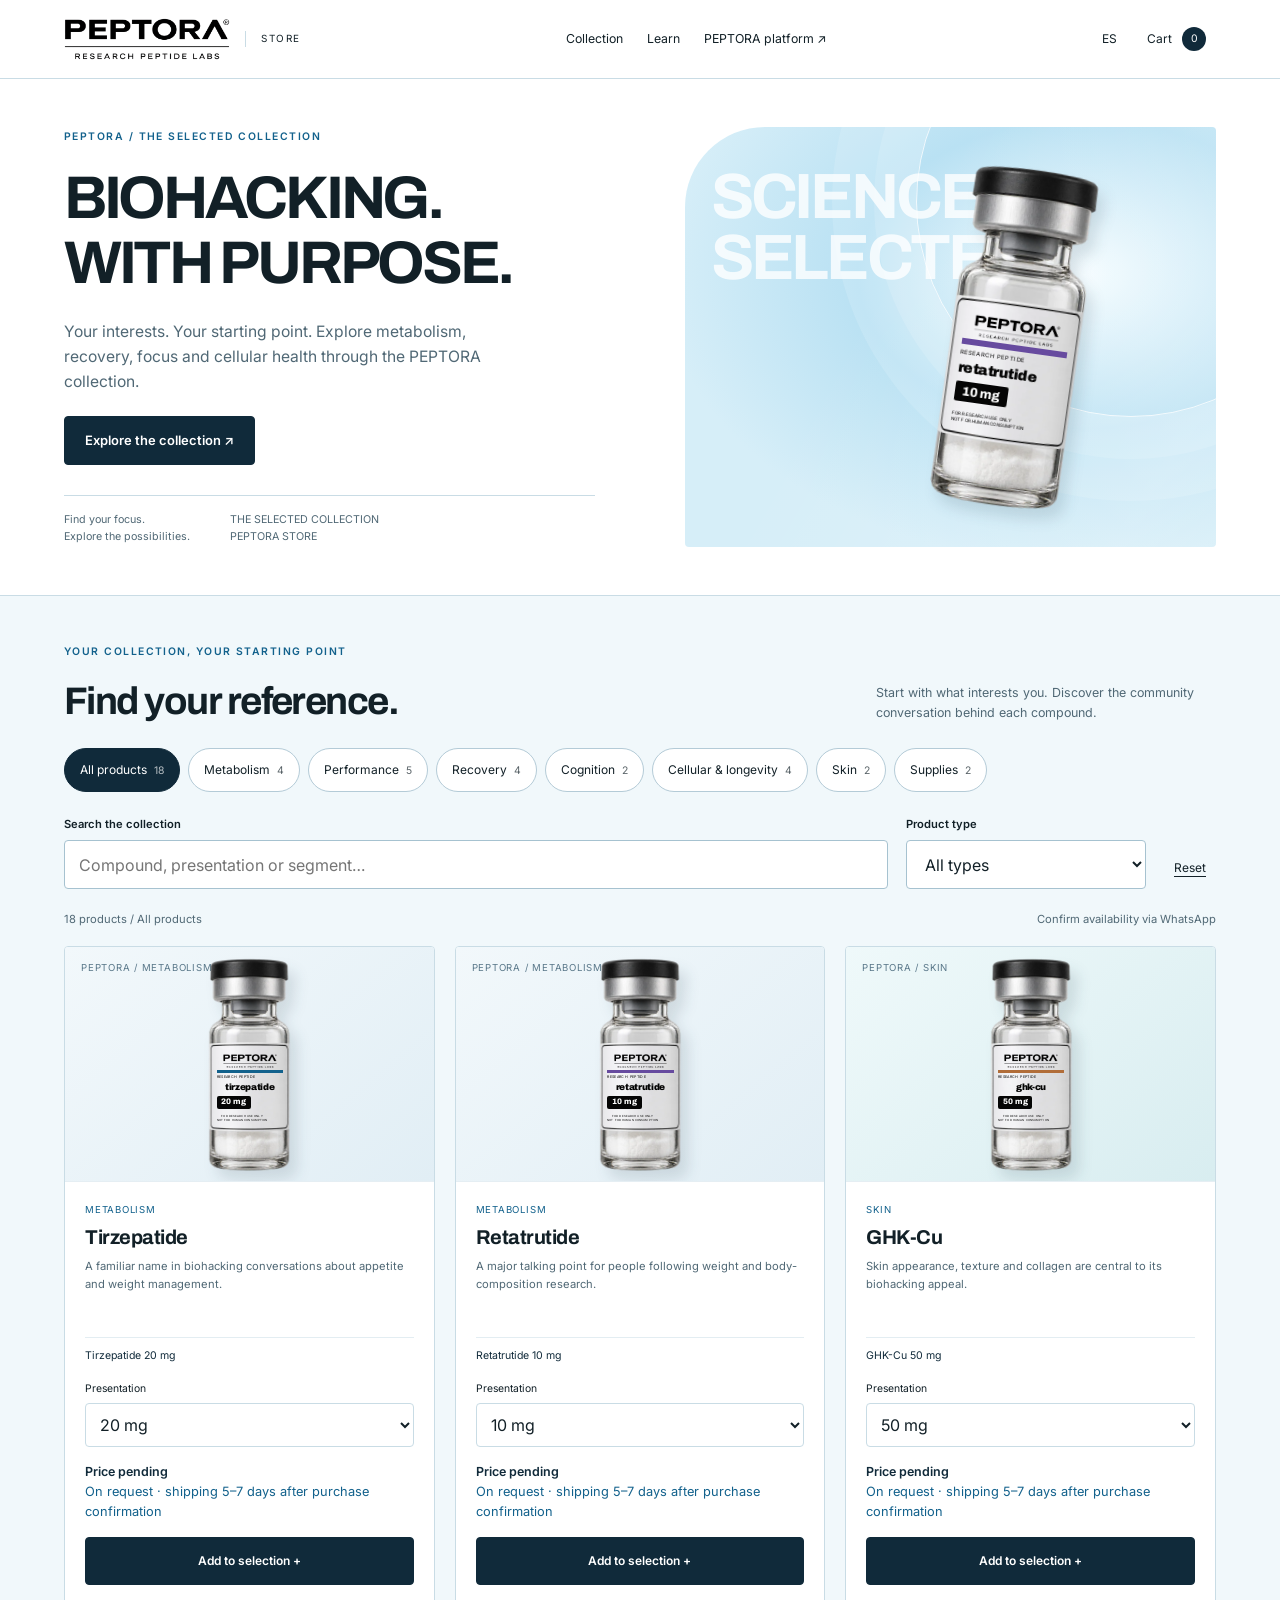
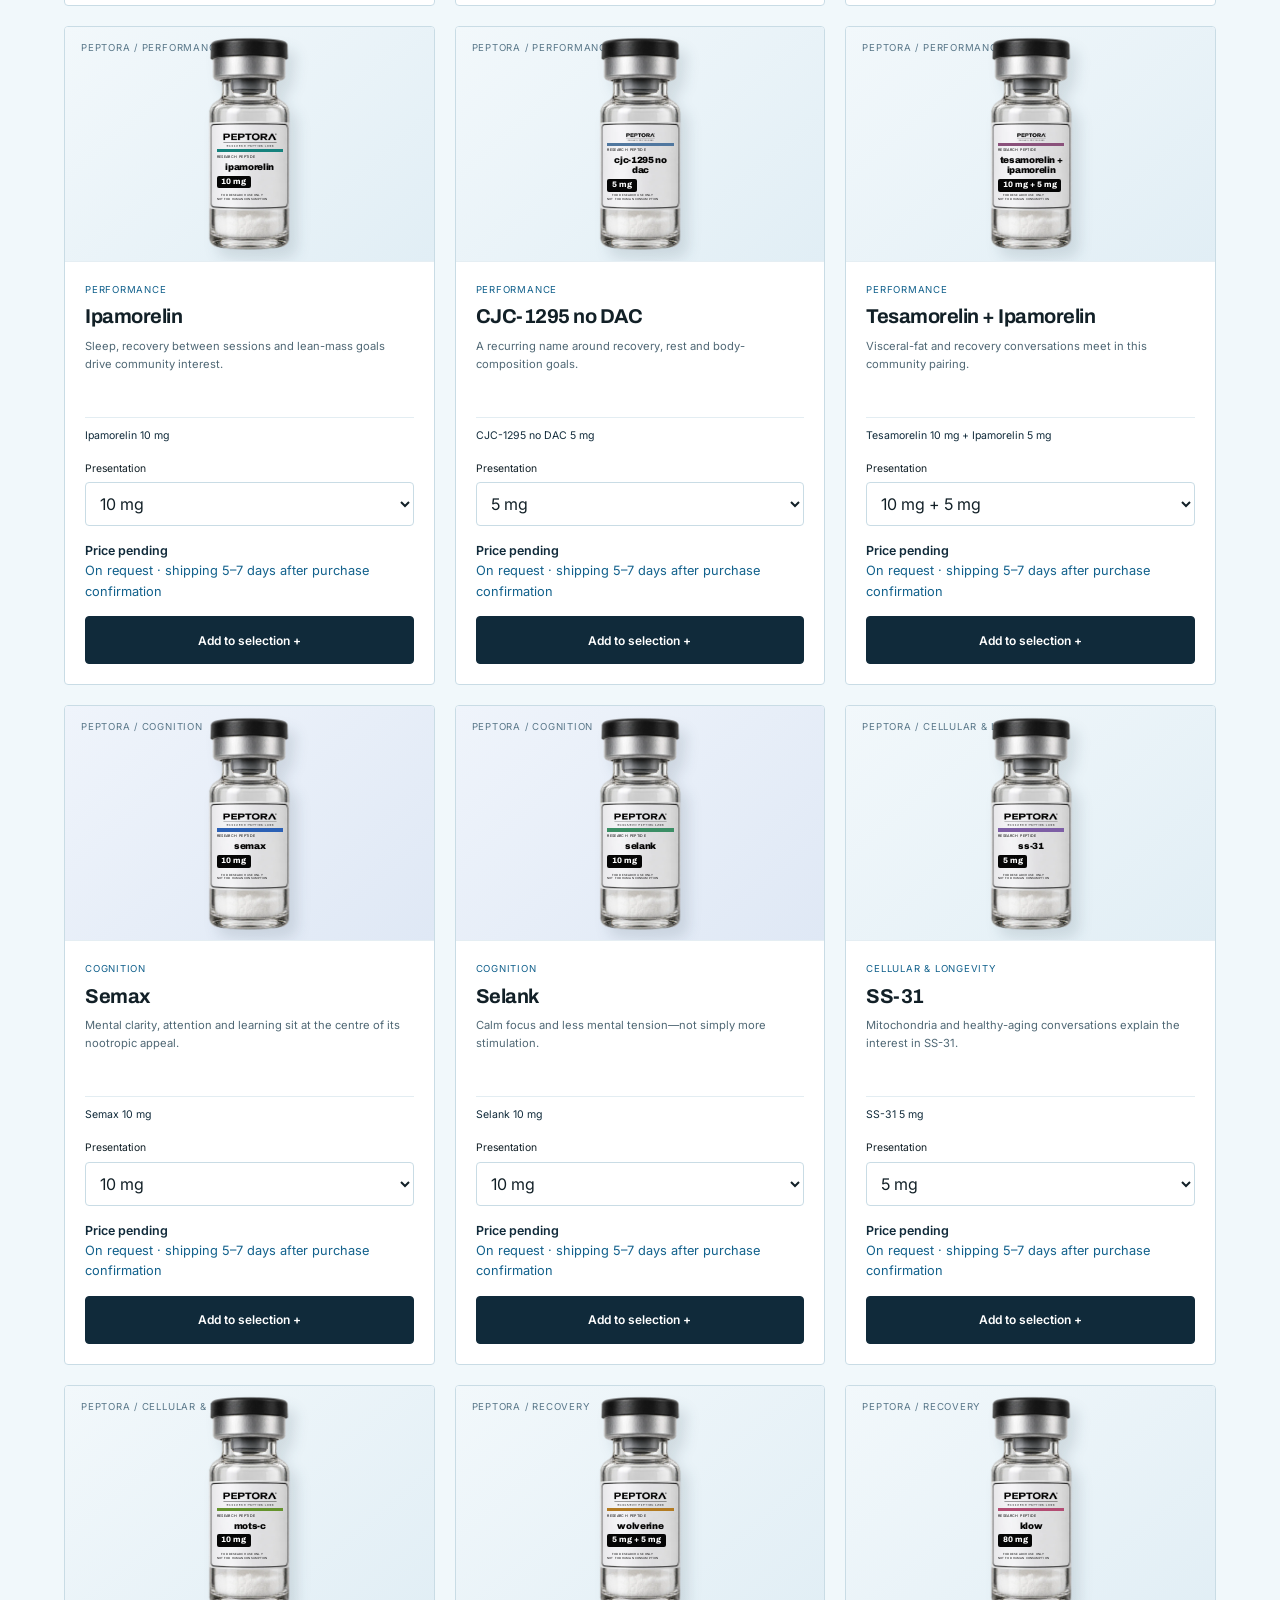
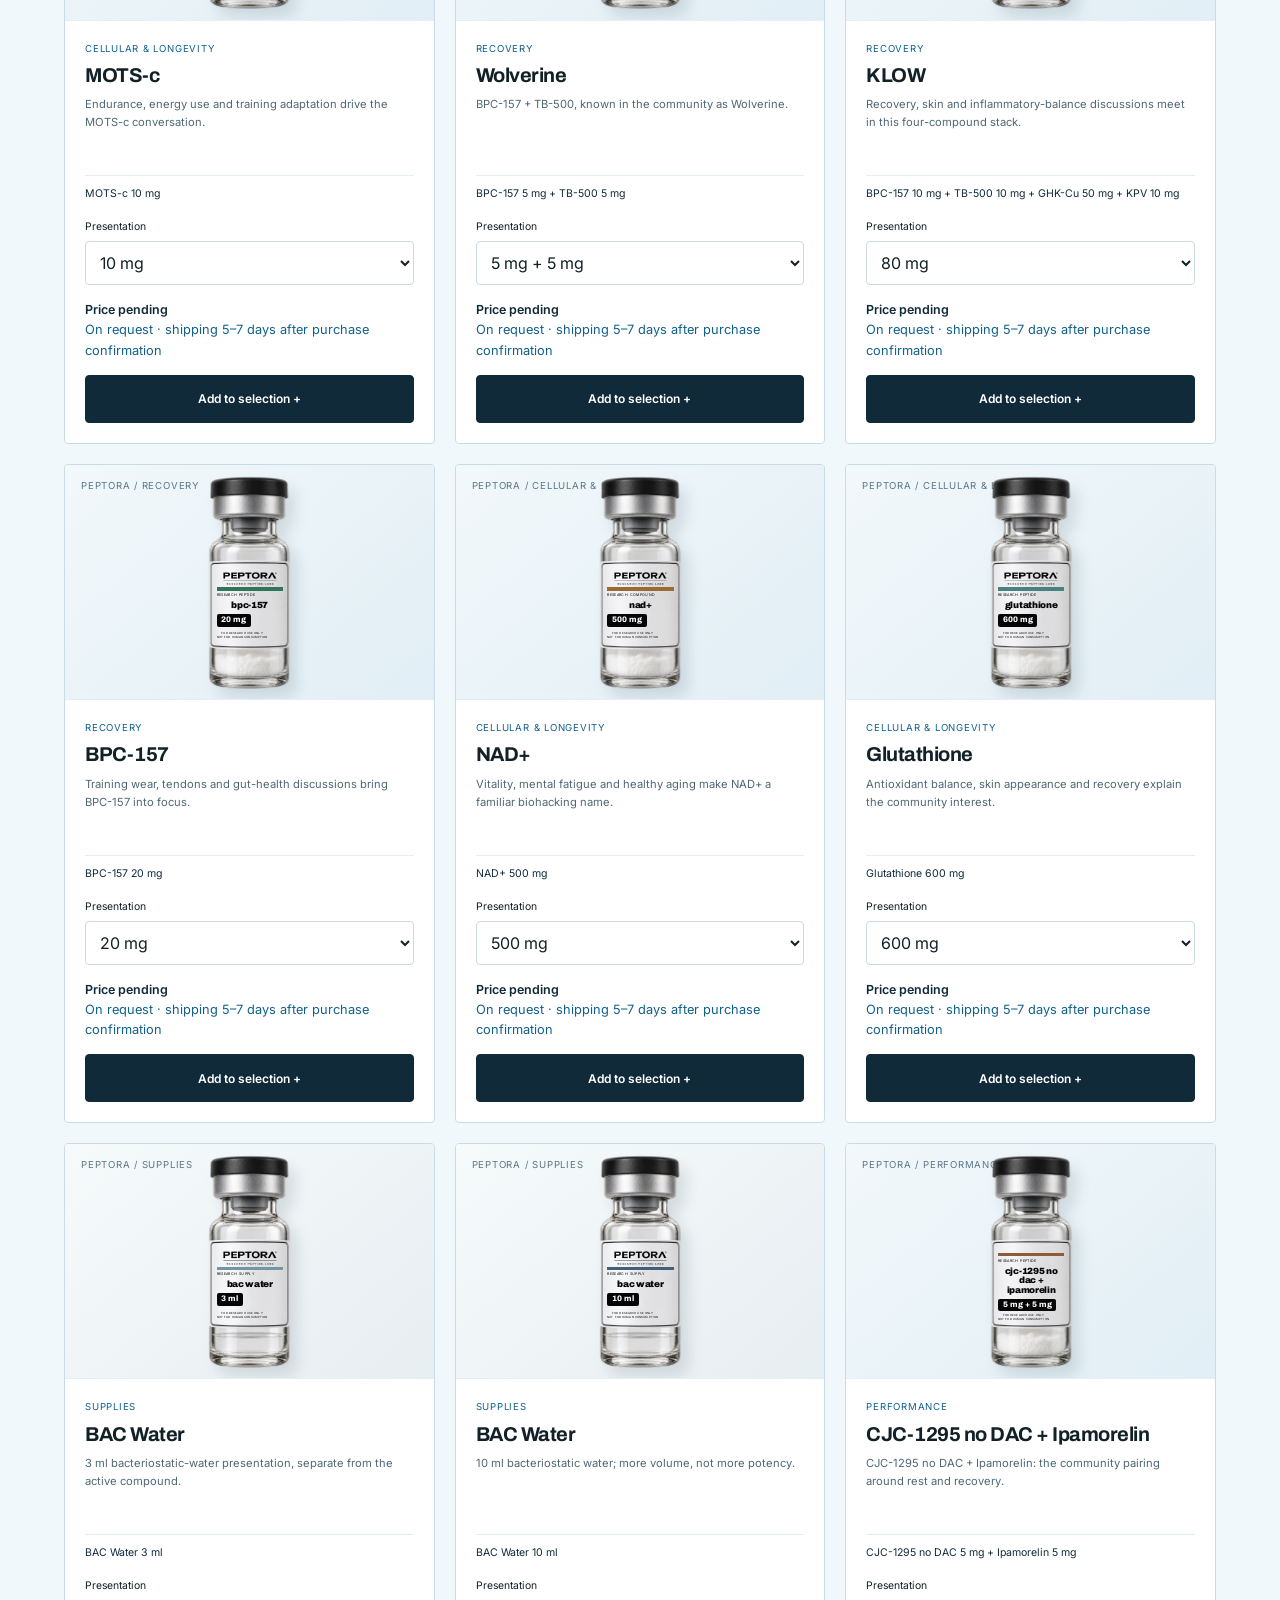
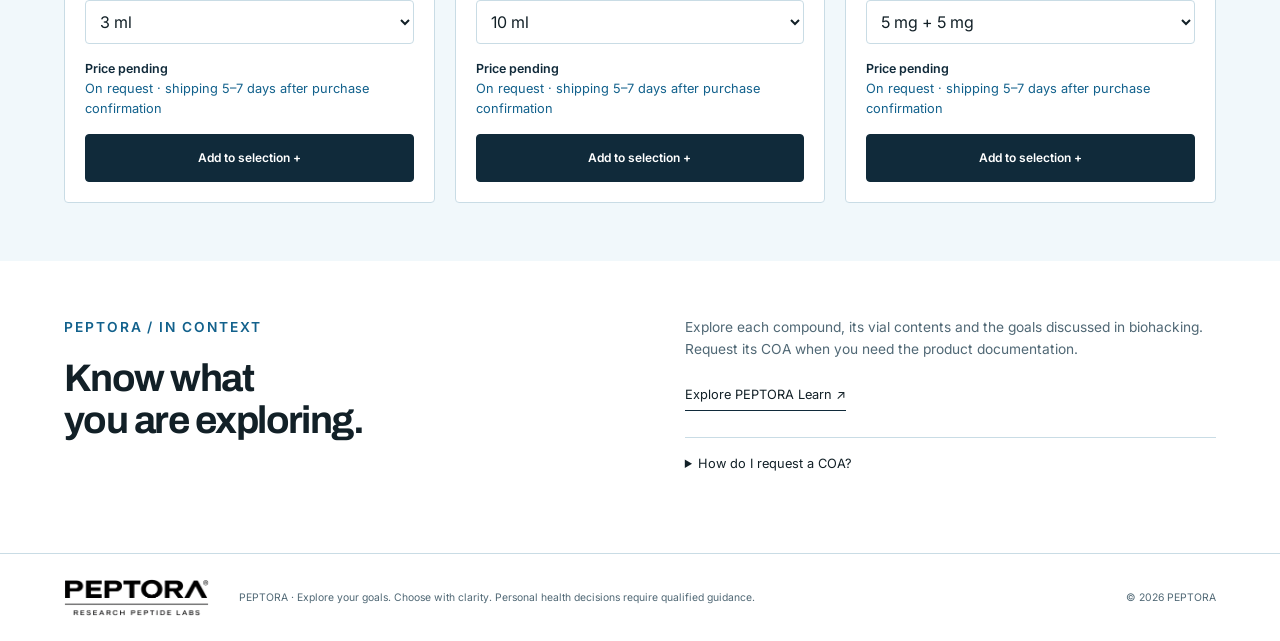
==== commit 394d049c: "Read live inventory prices and units; add USD conversion and USA WhatsApp routing" ====
--- a/store/index.html
+++ b/store/index.html
@@ -8,7 +8,7 @@
 <link rel="canonical" href="https://peptora.site/store/"><link rel="icon" href="../assets/favicon.ico"><link rel="apple-touch-icon" href="../assets/apple-touch-icon.png"><link rel="manifest" href="../site.webmanifest">
 <link rel="preconnect" href="https://fonts.googleapis.com"><link rel="preconnect" href="https://fonts.gstatic.com" crossorigin>
 <link href="https://fonts.googleapis.com/css2?family=Archivo:wght@500;600;700;800;900&family=Inter:wght@400;500;600&display=swap" rel="stylesheet">
-<link rel="stylesheet" href="store.css?v=20261017-6"><script src="catalog.js?v=20261017-6" defer></script><script src="commerce.js?v=20261017-6" defer></script><script src="community.js?v=20261017-2" defer></script><script src="objectives.js?v=20261017-6" defer></script><script src="store.js?v=20261017-6" defer></script>
+<link rel="stylesheet" href="store.css?v=20261017-6"><script src="catalog.js?v=20261017-6" defer></script><script src="commerce.js?v=20261017-7" defer></script><script src="community.js?v=20261017-2" defer></script><script src="objectives.js?v=20261017-6" defer></script><script src="store.js?v=20261017-7" defer></script>
 </head>
 <body>
 <a class="skip" href="#catalog" data-i18n="skip">Skip to collection</a>
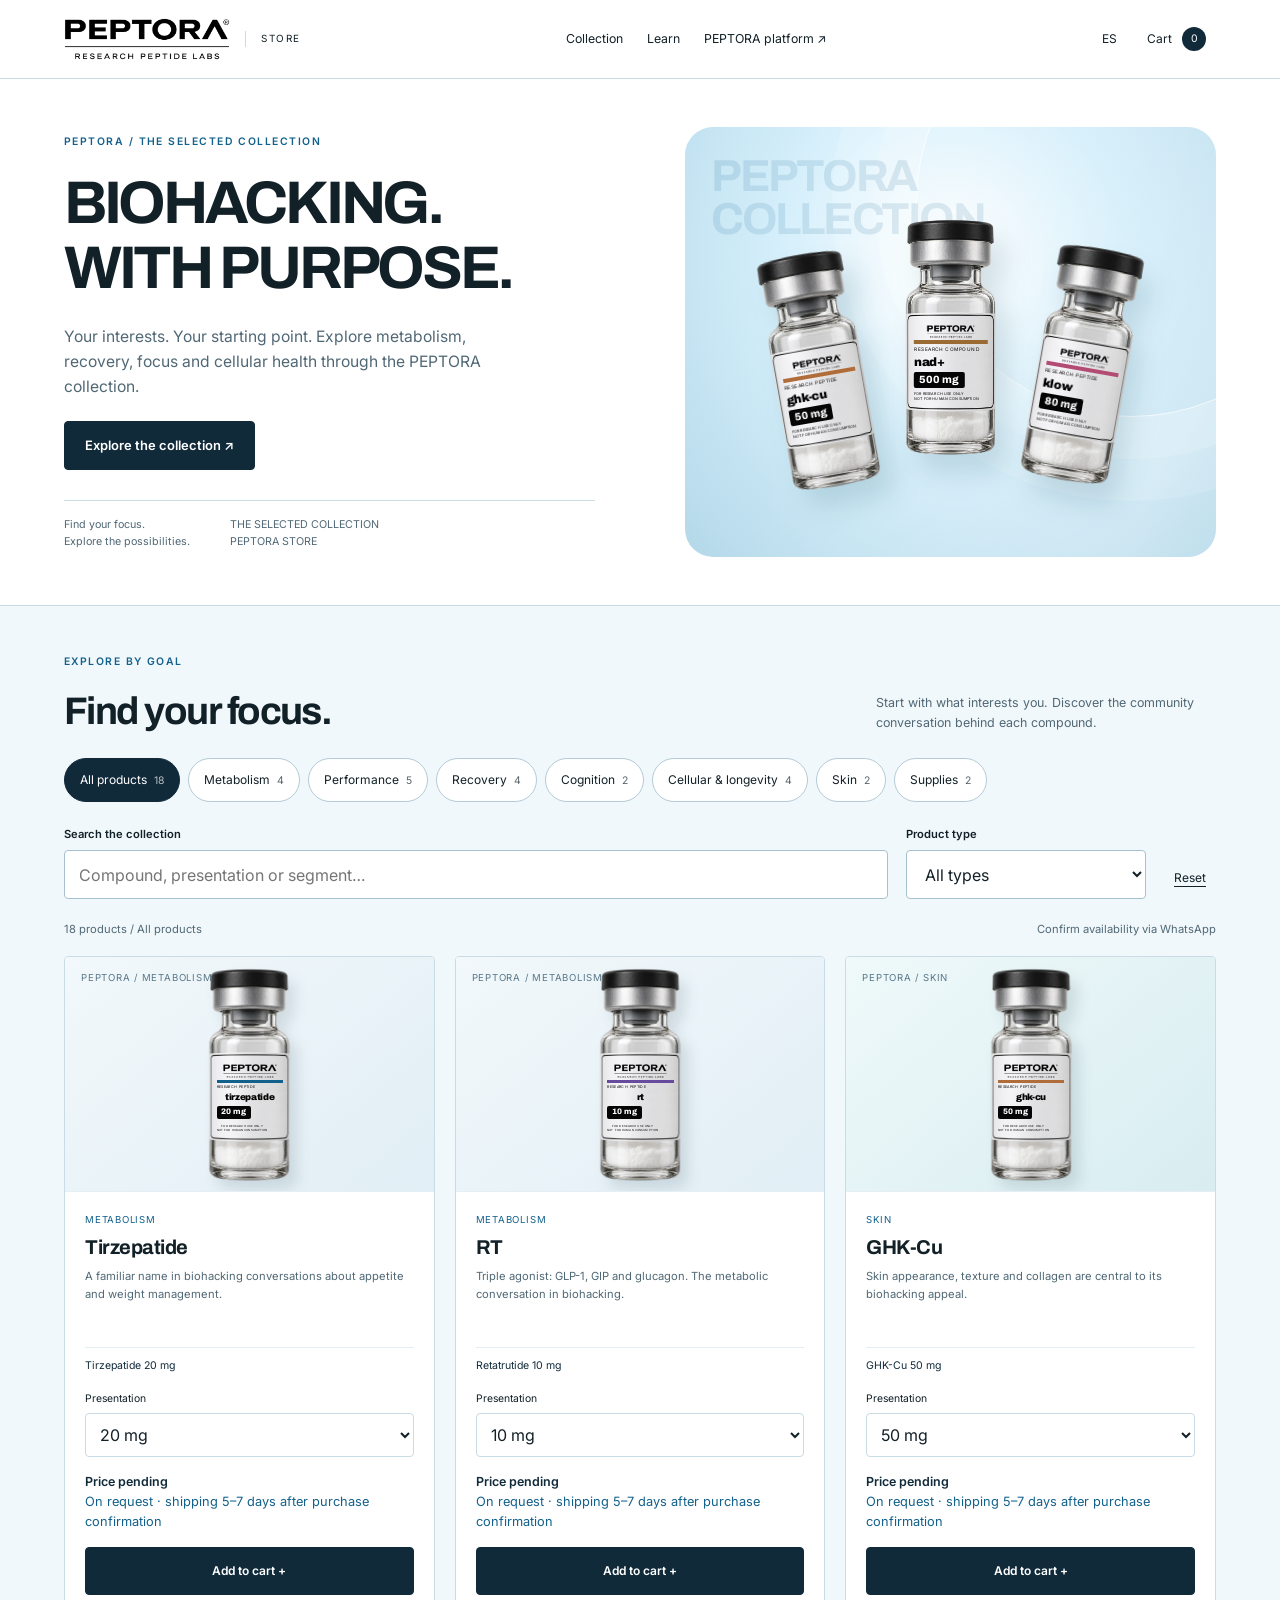
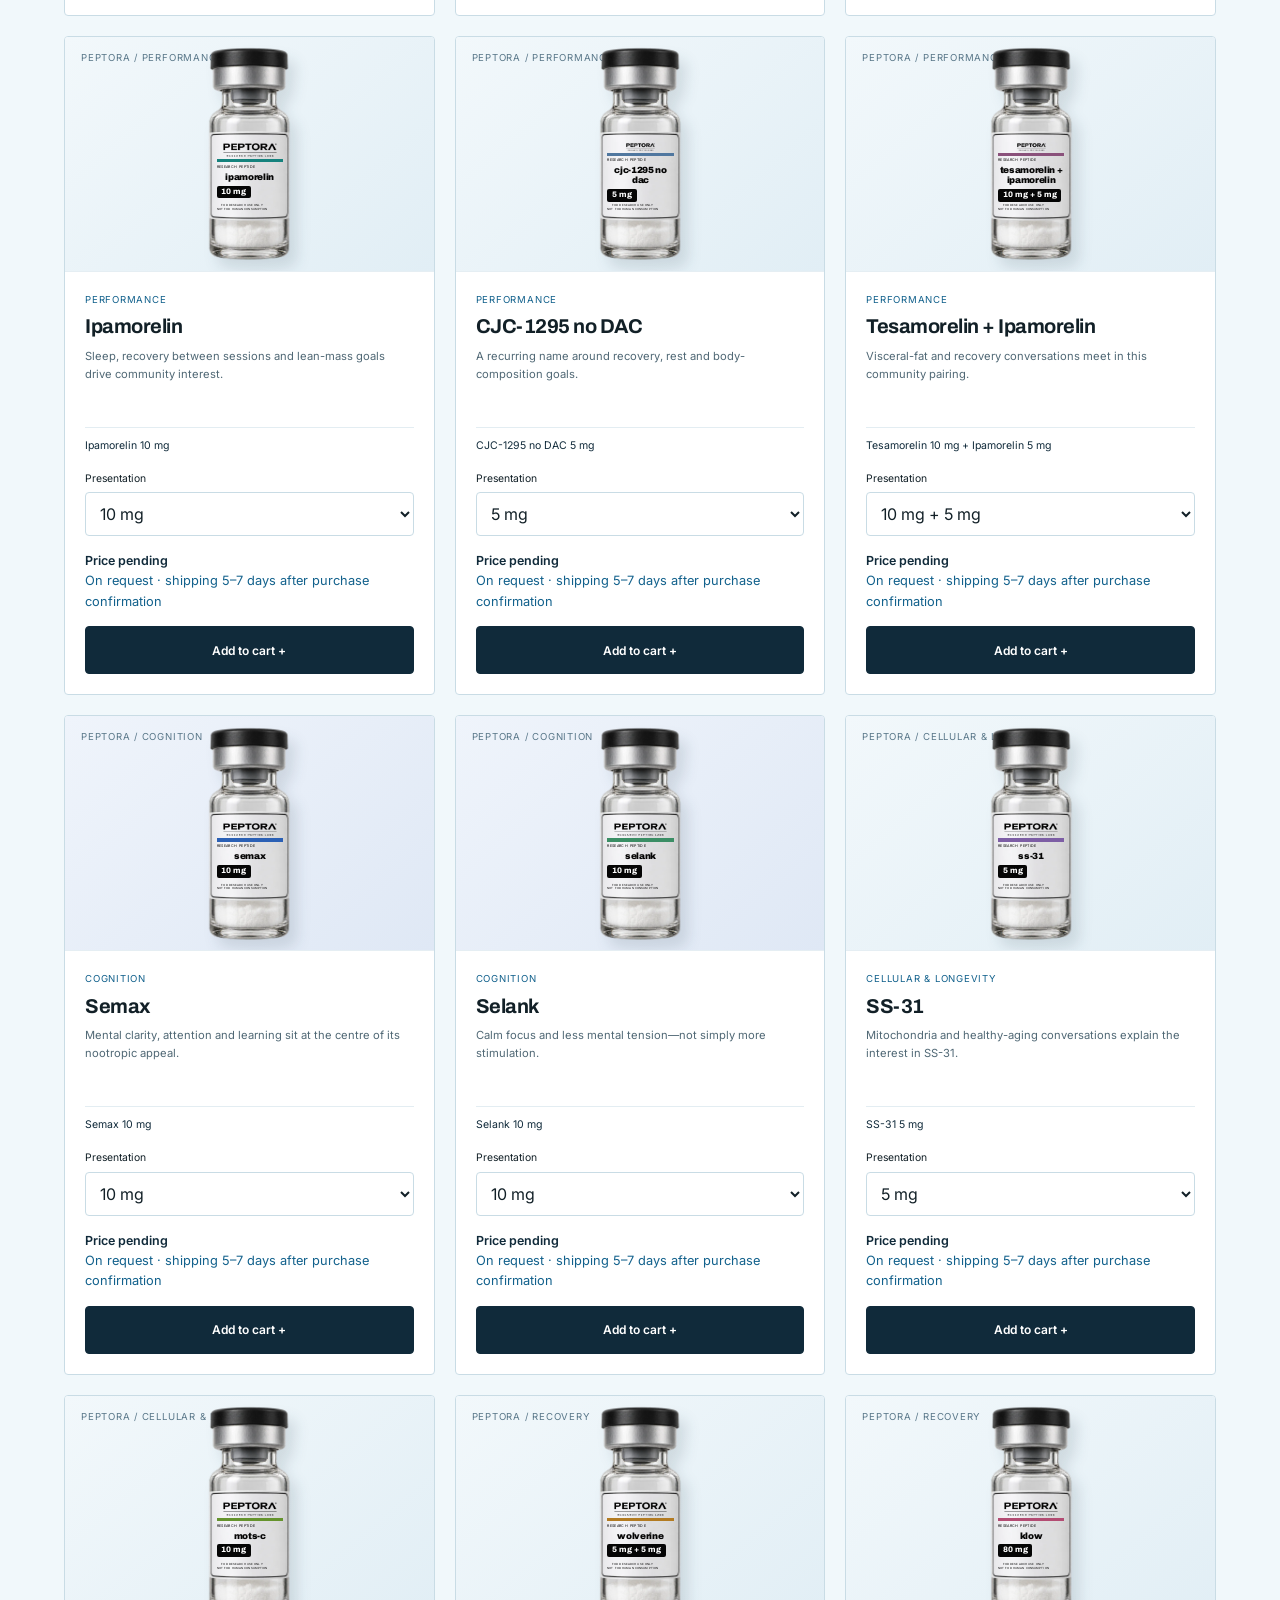
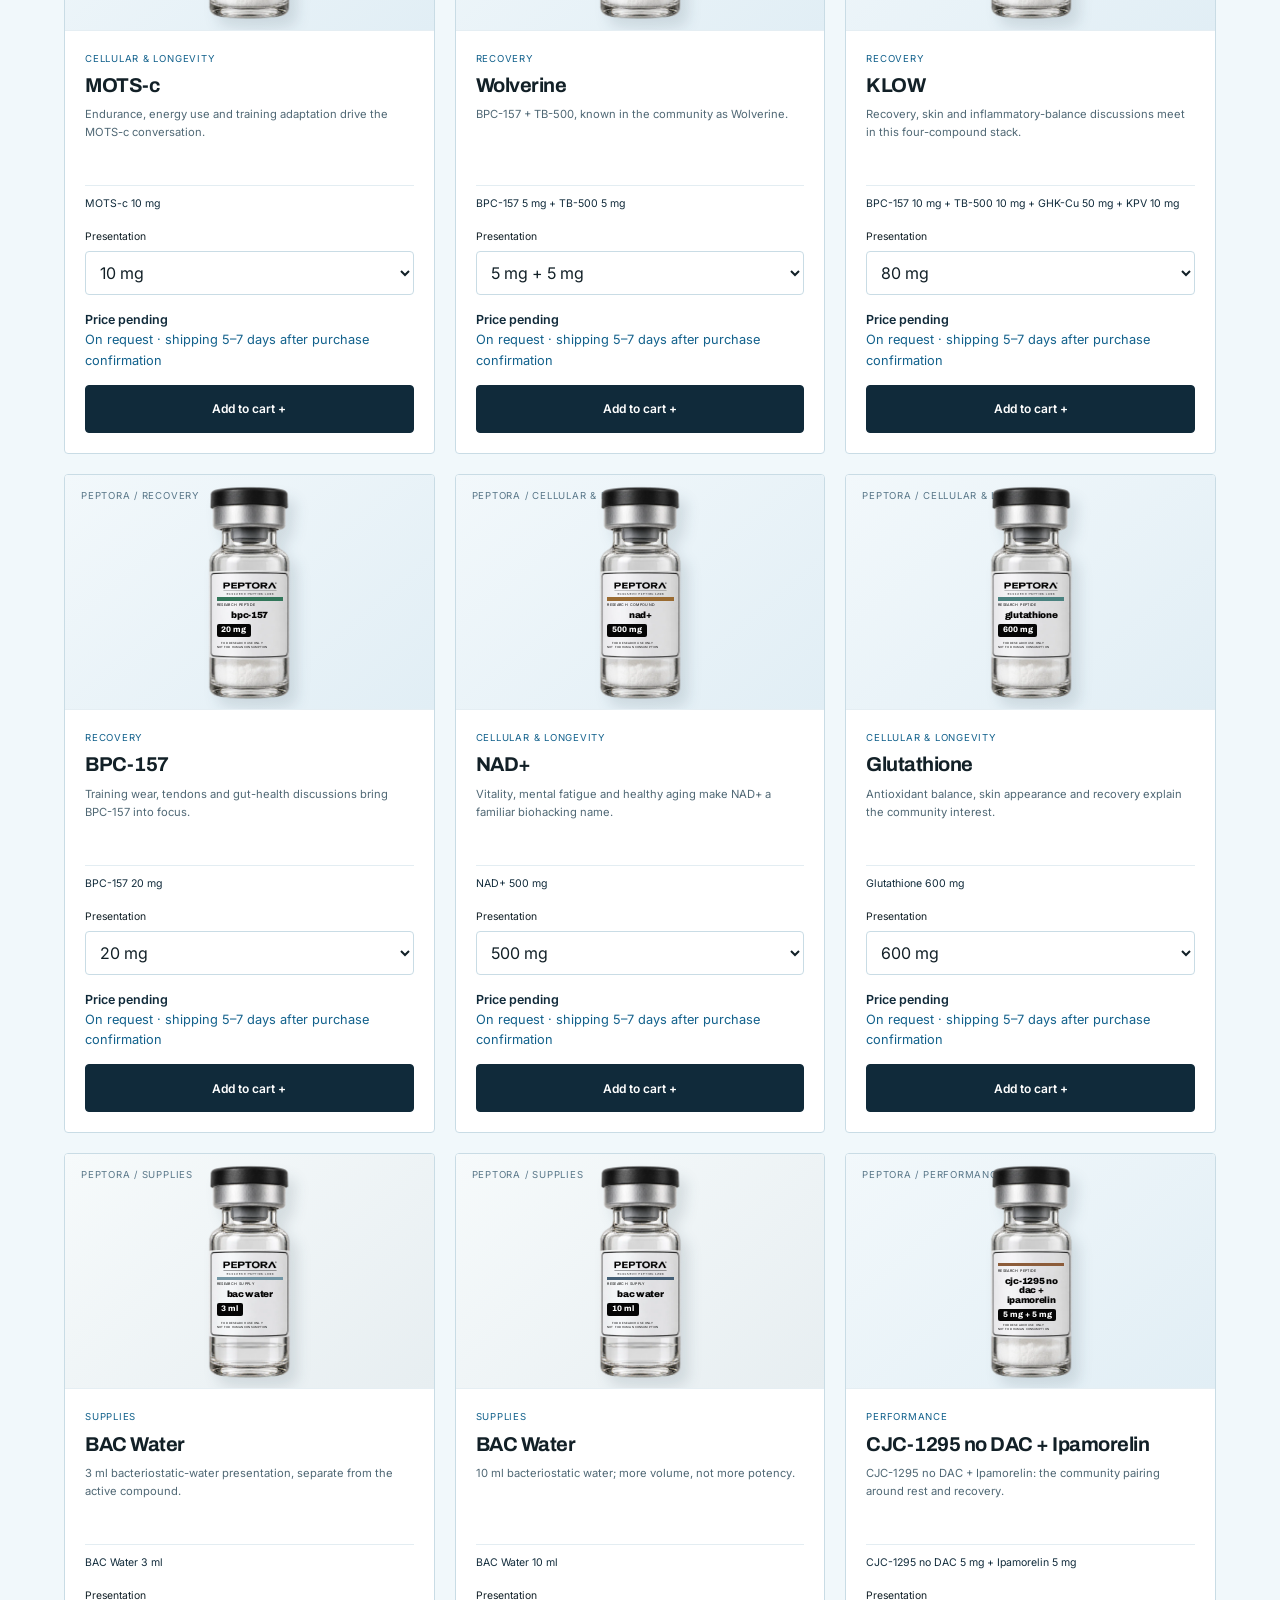
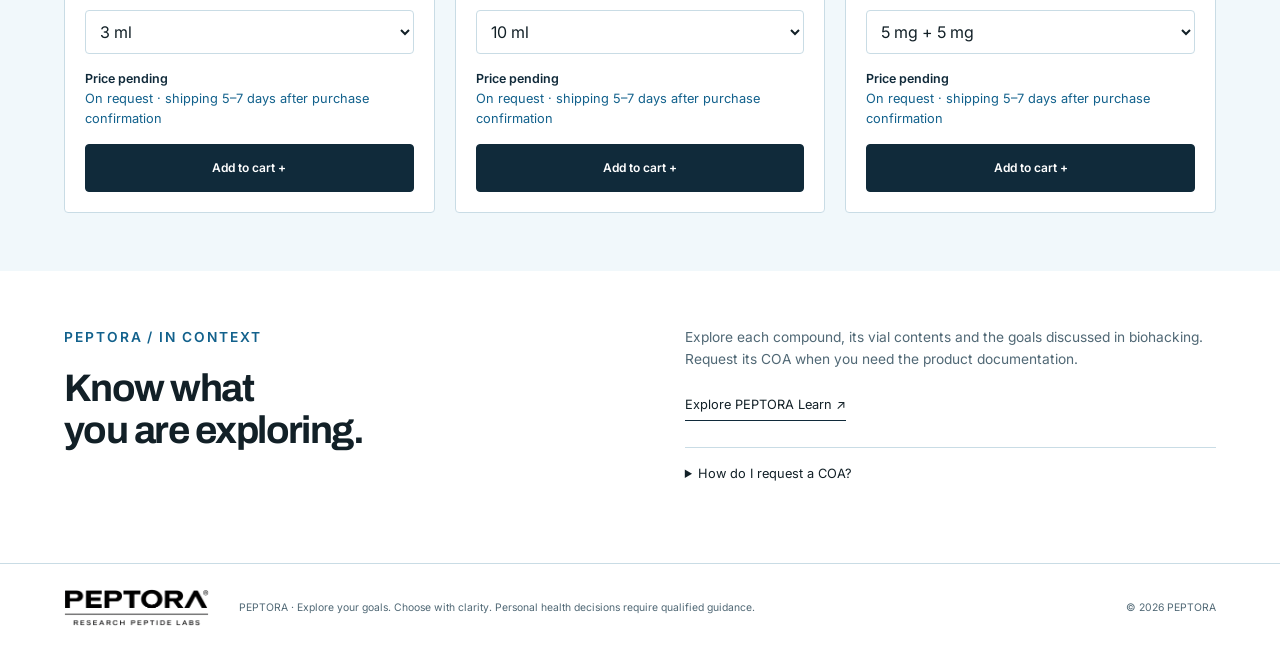
==== commit 05c29cdd: "Make PEPTORA collection the hero, rename catalog RT and refine mobile vial layout" ====
--- a/store/index.html
+++ b/store/index.html
@@ -8,7 +8,7 @@
 <link rel="canonical" href="https://peptora.site/store/"><link rel="icon" href="../assets/favicon.ico"><link rel="apple-touch-icon" href="../assets/apple-touch-icon.png"><link rel="manifest" href="../site.webmanifest">
 <link rel="preconnect" href="https://fonts.googleapis.com"><link rel="preconnect" href="https://fonts.gstatic.com" crossorigin>
 <link href="https://fonts.googleapis.com/css2?family=Archivo:wght@500;600;700;800;900&family=Inter:wght@400;500;600&display=swap" rel="stylesheet">
-<link rel="stylesheet" href="store.css?v=20261017-6"><script src="catalog.js?v=20261017-6" defer></script><script src="commerce.js?v=20261017-7" defer></script><script src="community.js?v=20261017-2" defer></script><script src="objectives.js?v=20261017-6" defer></script><script src="store.js?v=20261017-7" defer></script>
+<link rel="stylesheet" href="store.css?v=20261017-10"><script src="catalog.js?v=20261017-10" defer></script><script src="commerce.js?v=20261017-9" defer></script><script src="community.js?v=20261017-10" defer></script><script src="objectives.js?v=20261017-10" defer></script><script src="store.js?v=20261017-10" defer></script>
 </head>
 <body>
 <a class="skip" href="#catalog" data-i18n="skip">Skip to collection</a>
--- a/store/store.css
+++ b/store/store.css
@@ -16,4 +16,9 @@
 @media(max-width:720px){.store-hero h1{font-size:clamp(2.5rem,9vw,3.6rem)}.community-goals li{font-size:.65rem}.hero-packshot{animation-duration:7s}}@media(prefers-reduced-motion:reduce){.hero-packshot,.hero-orbit,.hero-art::after,.product-card,.community-story,.store-hero>div:first-child{animation:none!important;transform:none!important}.primary:hover,.product-visual:hover .mockup,.segments button:hover{transform:none!important}}
 /* Checkout stays single-column on narrow phones; no personal data persistence. */
 #checkoutForm{display:grid;gap:12px;margin:24px 0;text-align:left}#checkoutForm h3{font-size:1.2rem;margin:0}#checkoutForm label{font-size:.85rem;line-height:1.5}#checkoutForm input:not([type=checkbox]),#checkoutForm textarea{width:100%;min-width:0;box-sizing:border-box;border:1px solid #b7cedb;border-radius:8px;padding:12px;background:white;color:#102a3a;font:inherit;font-size:16px}#checkoutForm a{font-size:.85rem;overflow-wrap:anywhere;color:#12618c}.checkout-consent{display:flex;gap:10px;align-items:flex-start}.checkout-consent input{margin-top:5px;flex-shrink:0}.stock-note,.shipping-wait{font-size:.8rem;line-height:1.6;color:#12618c}.shipping-wait{padding:12px;border-radius:8px;background:#e9f5fb}.checkout-privacy{font-size:.75rem;line-height:1.6;color:#526775}
+/* Collection-led hero: no individual metabolic compound is the flagship. */
+.hero-art{isolation:isolate;background:radial-gradient(ellipse at 50% 30%,#ffffff 0,#d5effb 45%,#b4d8e9 100%);border-radius:28px;min-height:430px}.hero-type{top:28px;left:26px;font-size:clamp(2.1rem,3.5vw,3.8rem);line-height:.96;color:#12618c20;letter-spacing:-.05em;z-index:0}.hero-packshot{margin:70px 0 0;transform:none;width:100%;height:330px;animation:none}.hero-vial-item{position:absolute;top:0;left:50%;transform:translateX(-50%);z-index:2;animation:collection-float 7s ease-in-out infinite}.hero-vial-item:first-child{left:24%;top:33px;z-index:1;rotate:-13deg;animation-delay:-2s}.hero-vial-item:last-child{left:76%;top:27px;z-index:1;rotate:13deg;animation-delay:-4s}.hero-packshot .mockup{width:205px;filter:drop-shadow(12px 19px 13px #17485c26)}.hero-packshot .label-product{font-size:12px}.hero-packshot .label-mg{font-size:10.5px}.hero-packshot .label-research{font-size:4.8px}.hero-packshot .mockup-label>small{font-size:3.7px}@keyframes collection-float{0%,100%{translate:0 0}50%{translate:0 -9px}}@media(max-width:720px){.hero-art{min-height:285px;border-radius:22px}.hero-type{font-size:2.35rem;top:20px;left:20px}.hero-packshot{height:225px;margin-top:55px}.hero-packshot .mockup{width:145px}.hero-vial-item:first-child{left:23%;top:24px}.hero-vial-item:last-child{left:77%;top:22px}.hero-packshot .label-product{font-size:8.6px}.hero-packshot .label-mg{font-size:7.4px}.hero-packshot .label-research{font-size:3.4px}.hero-packshot .mockup-label>small{font-size:2.6px}}@media(prefers-reduced-motion:reduce){.hero-vial-item{animation:none!important}}
+/* Keep the entire collection inside the frame at phone and tablet widths. */
+.hero-vial-item:first-child{left:25%;rotate:none;transform:translateX(-50%) rotate(-10deg)}.hero-vial-item:last-child{left:75%;rotate:none;transform:translateX(-50%) rotate(10deg)}.hero-packshot .mockup{width:clamp(120px,13vw,205px)}@media(max-width:720px){.hero-art{min-height:315px}.hero-packshot{height:245px}.hero-packshot .mockup{width:132px}.hero-vial-item:first-child{left:26%;top:25px}.hero-vial-item:last-child{left:74%;top:25px}}
+@media(max-width:360px){.hero-packshot .mockup{width:116px}.hero-vial-item:first-child{left:28%}.hero-vial-item:last-child{left:72%}.hero-packshot .label-product{font-size:7.5px}.hero-packshot .label-mg{font-size:6.5px}.hero-packshot .label-research{font-size:3px}.hero-packshot .mockup-label>small{font-size:2.3px}}
 
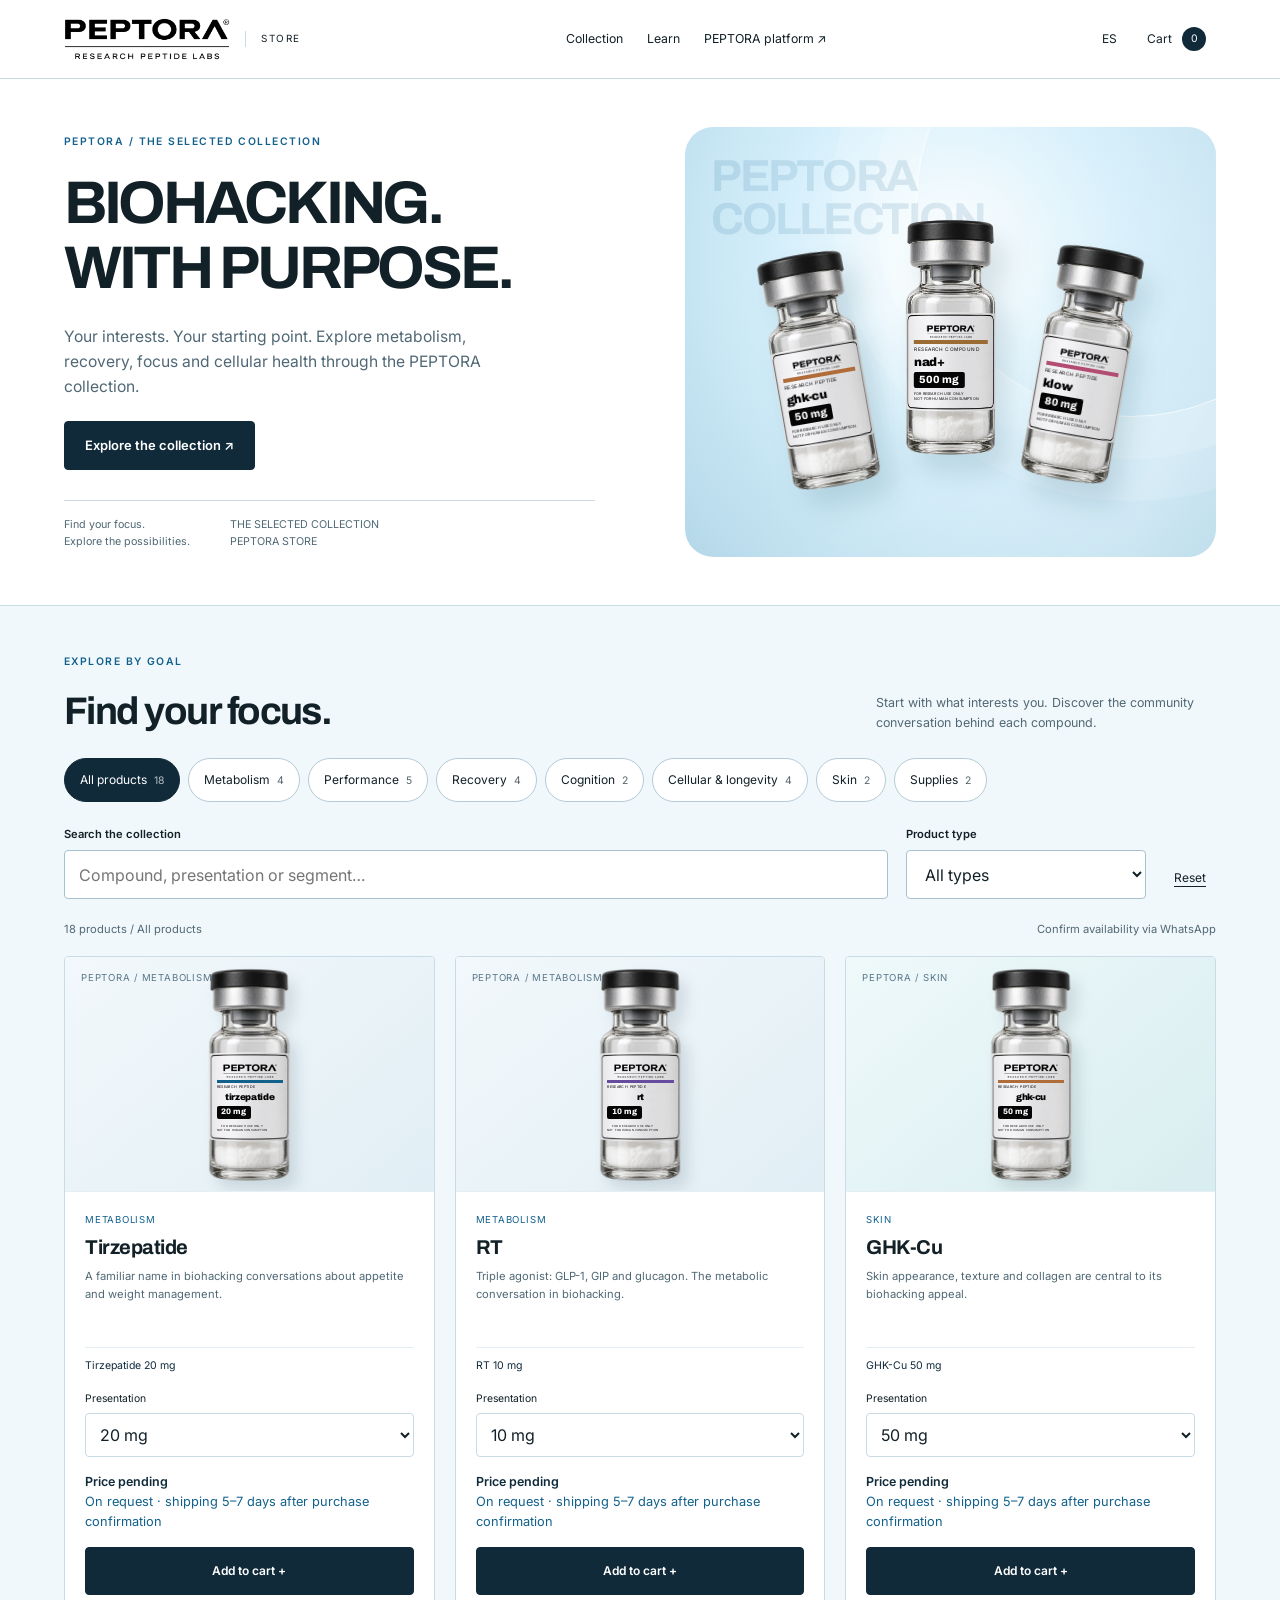
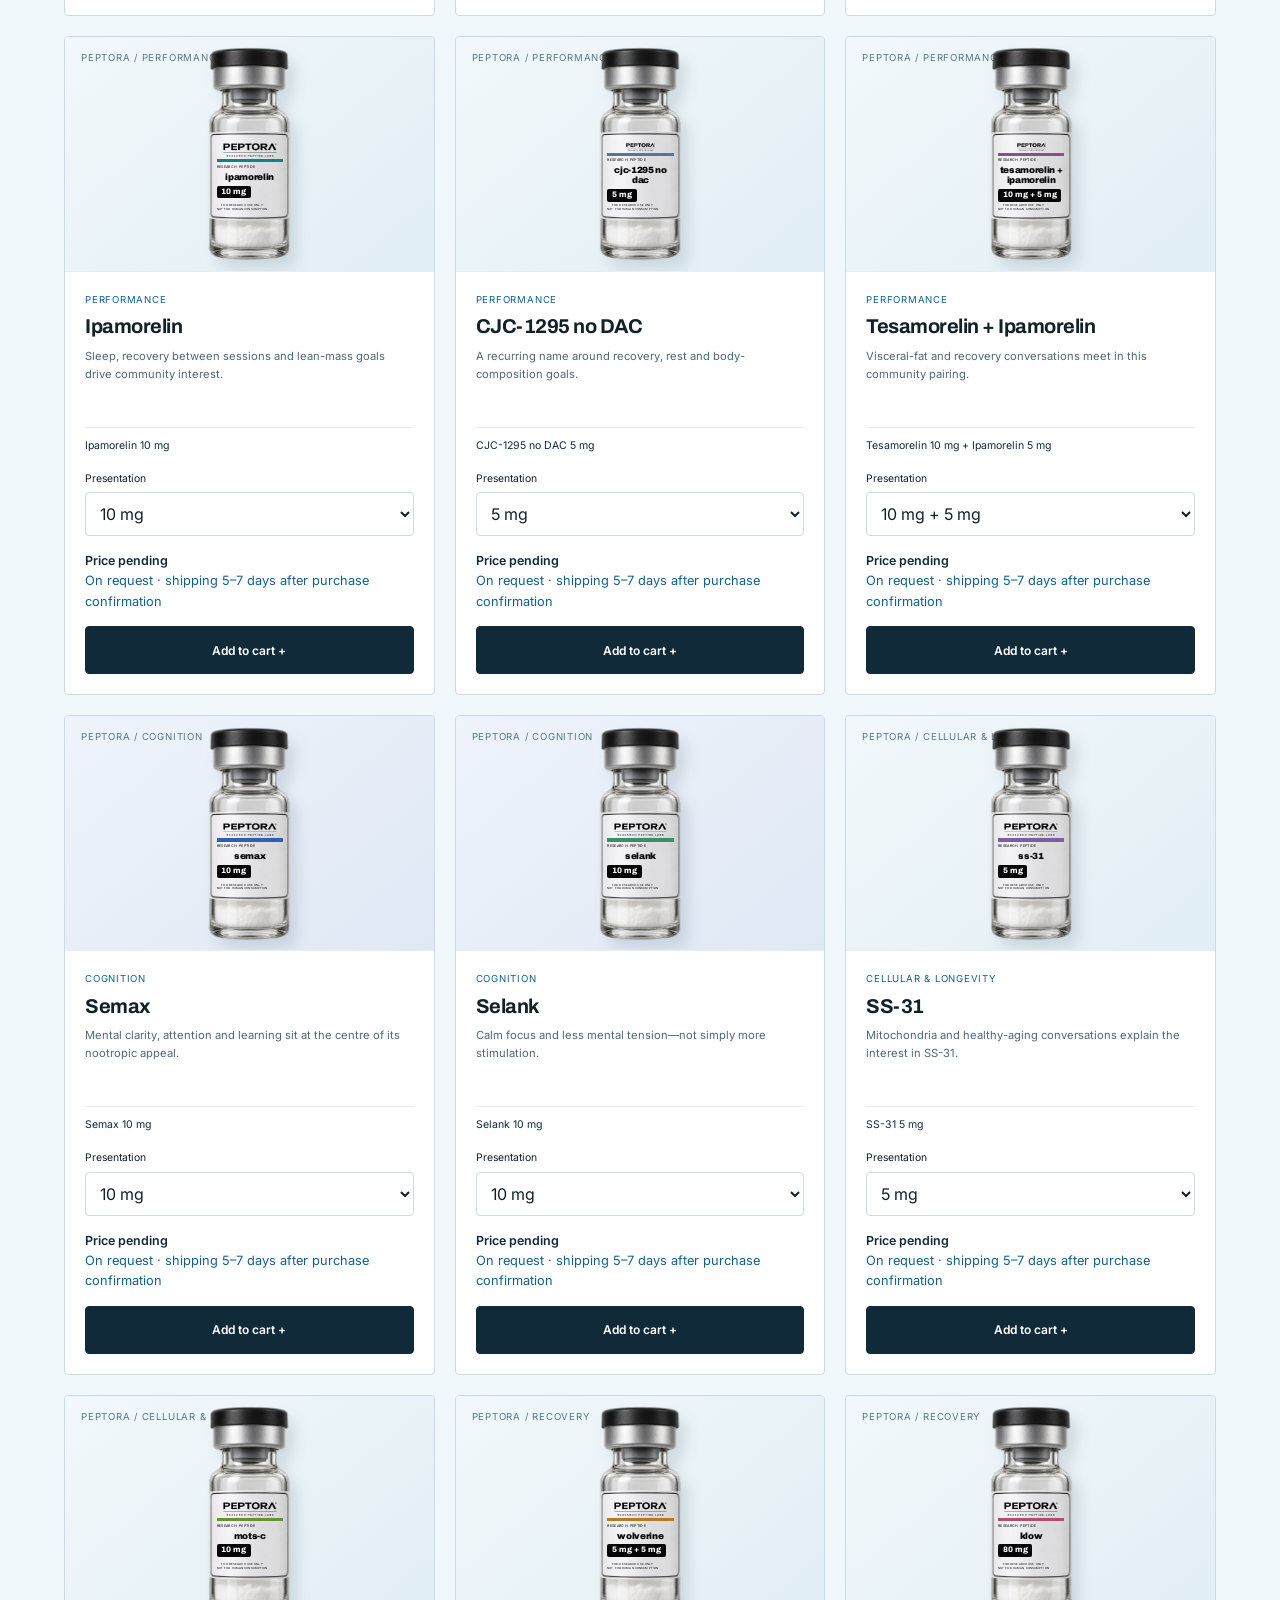
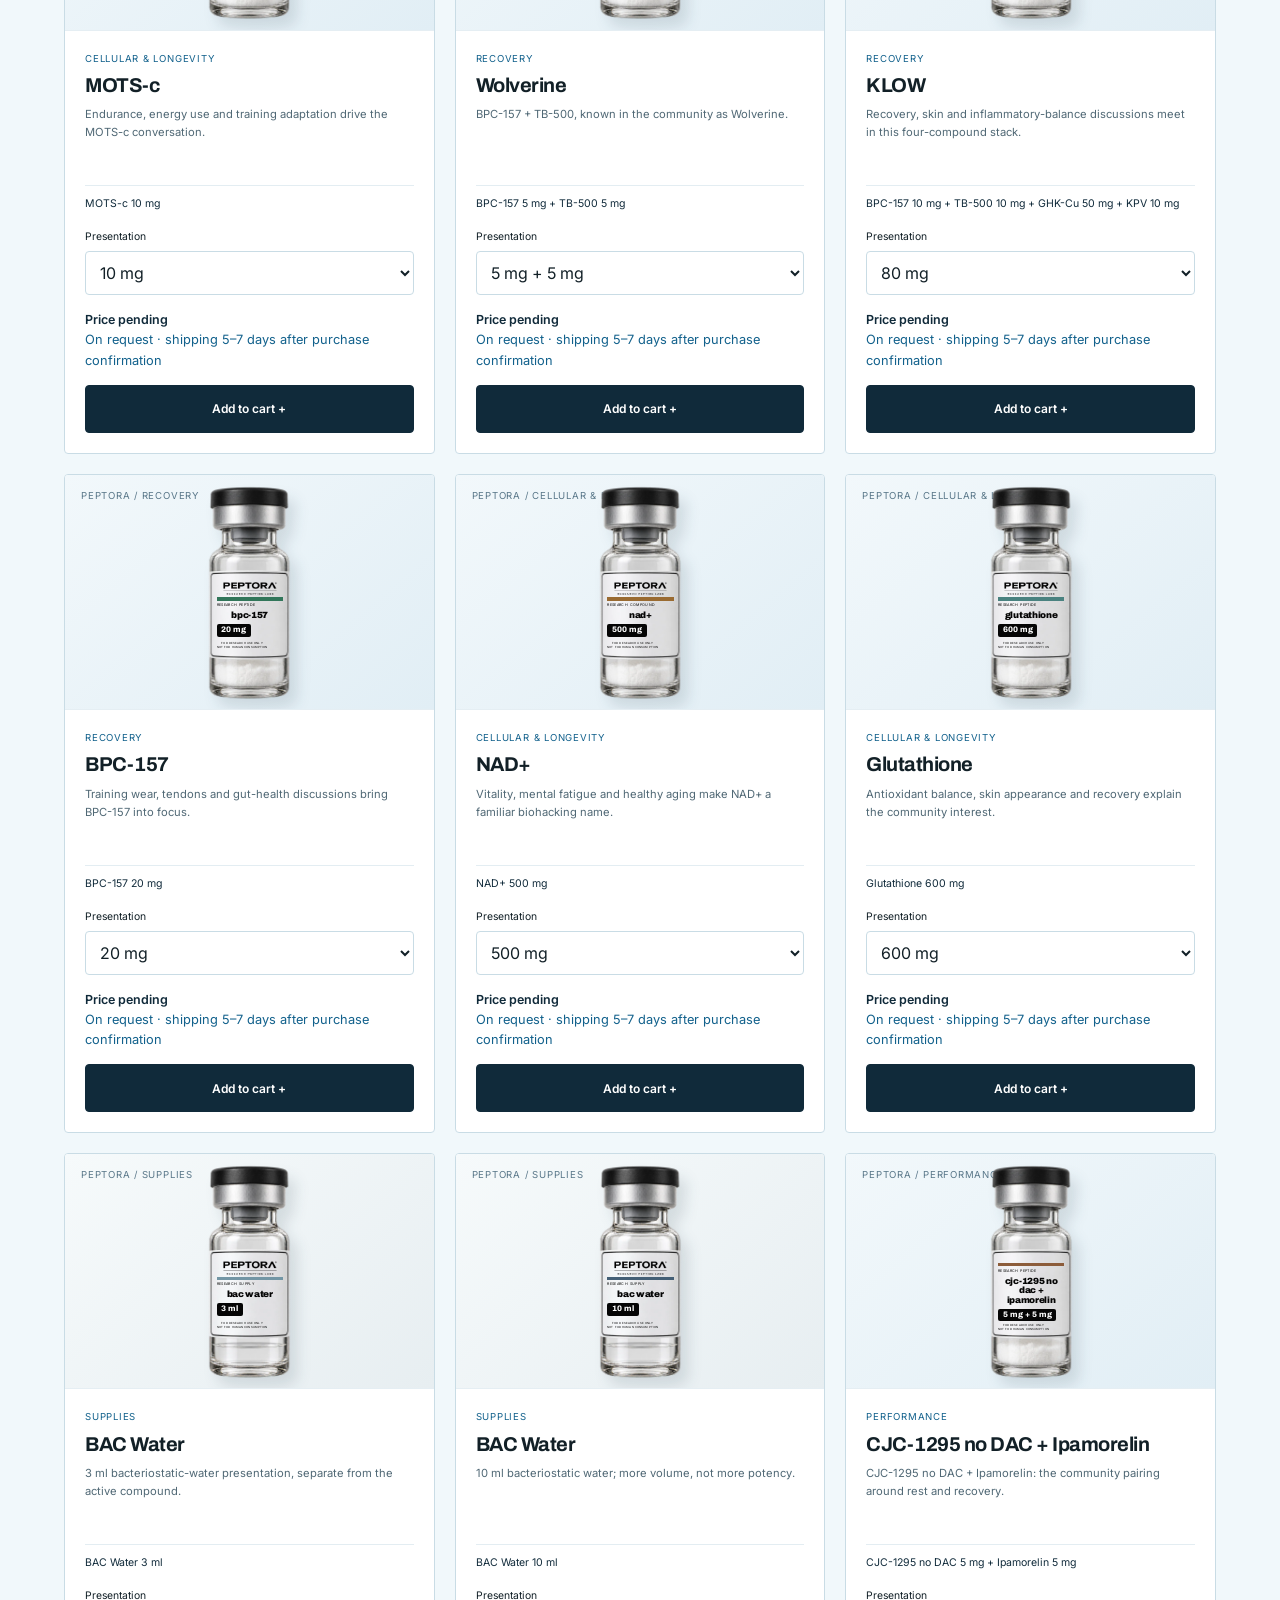
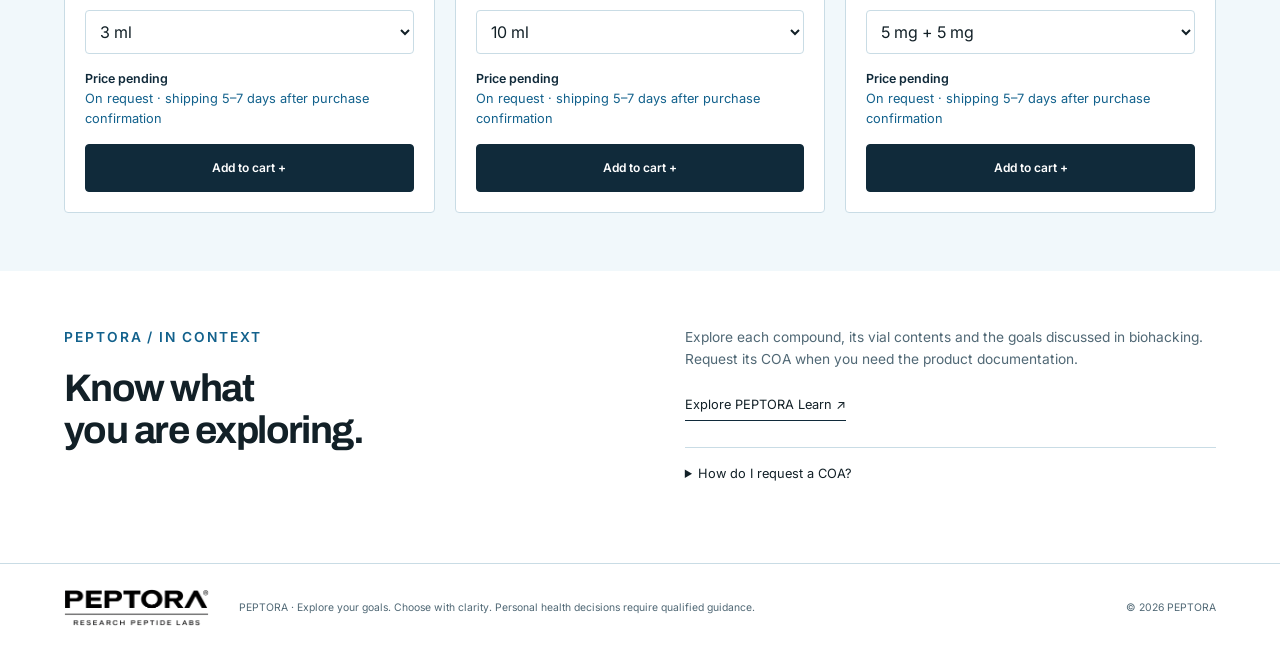
==== commit 18b0f52d: "Use uppercase RT consistently throughout customer-facing store copy and vial labels" ====
--- a/store/index.html
+++ b/store/index.html
@@ -8,7 +8,7 @@
 <link rel="canonical" href="https://peptora.site/store/"><link rel="icon" href="../assets/favicon.ico"><link rel="apple-touch-icon" href="../assets/apple-touch-icon.png"><link rel="manifest" href="../site.webmanifest">
 <link rel="preconnect" href="https://fonts.googleapis.com"><link rel="preconnect" href="https://fonts.gstatic.com" crossorigin>
 <link href="https://fonts.googleapis.com/css2?family=Archivo:wght@500;600;700;800;900&family=Inter:wght@400;500;600&display=swap" rel="stylesheet">
-<link rel="stylesheet" href="store.css?v=20261017-10"><script src="catalog.js?v=20261017-10" defer></script><script src="commerce.js?v=20261017-9" defer></script><script src="community.js?v=20261017-10" defer></script><script src="objectives.js?v=20261017-10" defer></script><script src="store.js?v=20261017-10" defer></script>
+<link rel="stylesheet" href="store.css?v=20261017-10"><script src="catalog.js?v=20261017-11" defer></script><script src="commerce.js?v=20261017-9" defer></script><script src="community.js?v=20261017-11" defer></script><script src="objectives.js?v=20261017-10" defer></script><script src="store.js?v=20261017-11" defer></script>
 </head>
 <body>
 <a class="skip" href="#catalog" data-i18n="skip">Skip to collection</a>
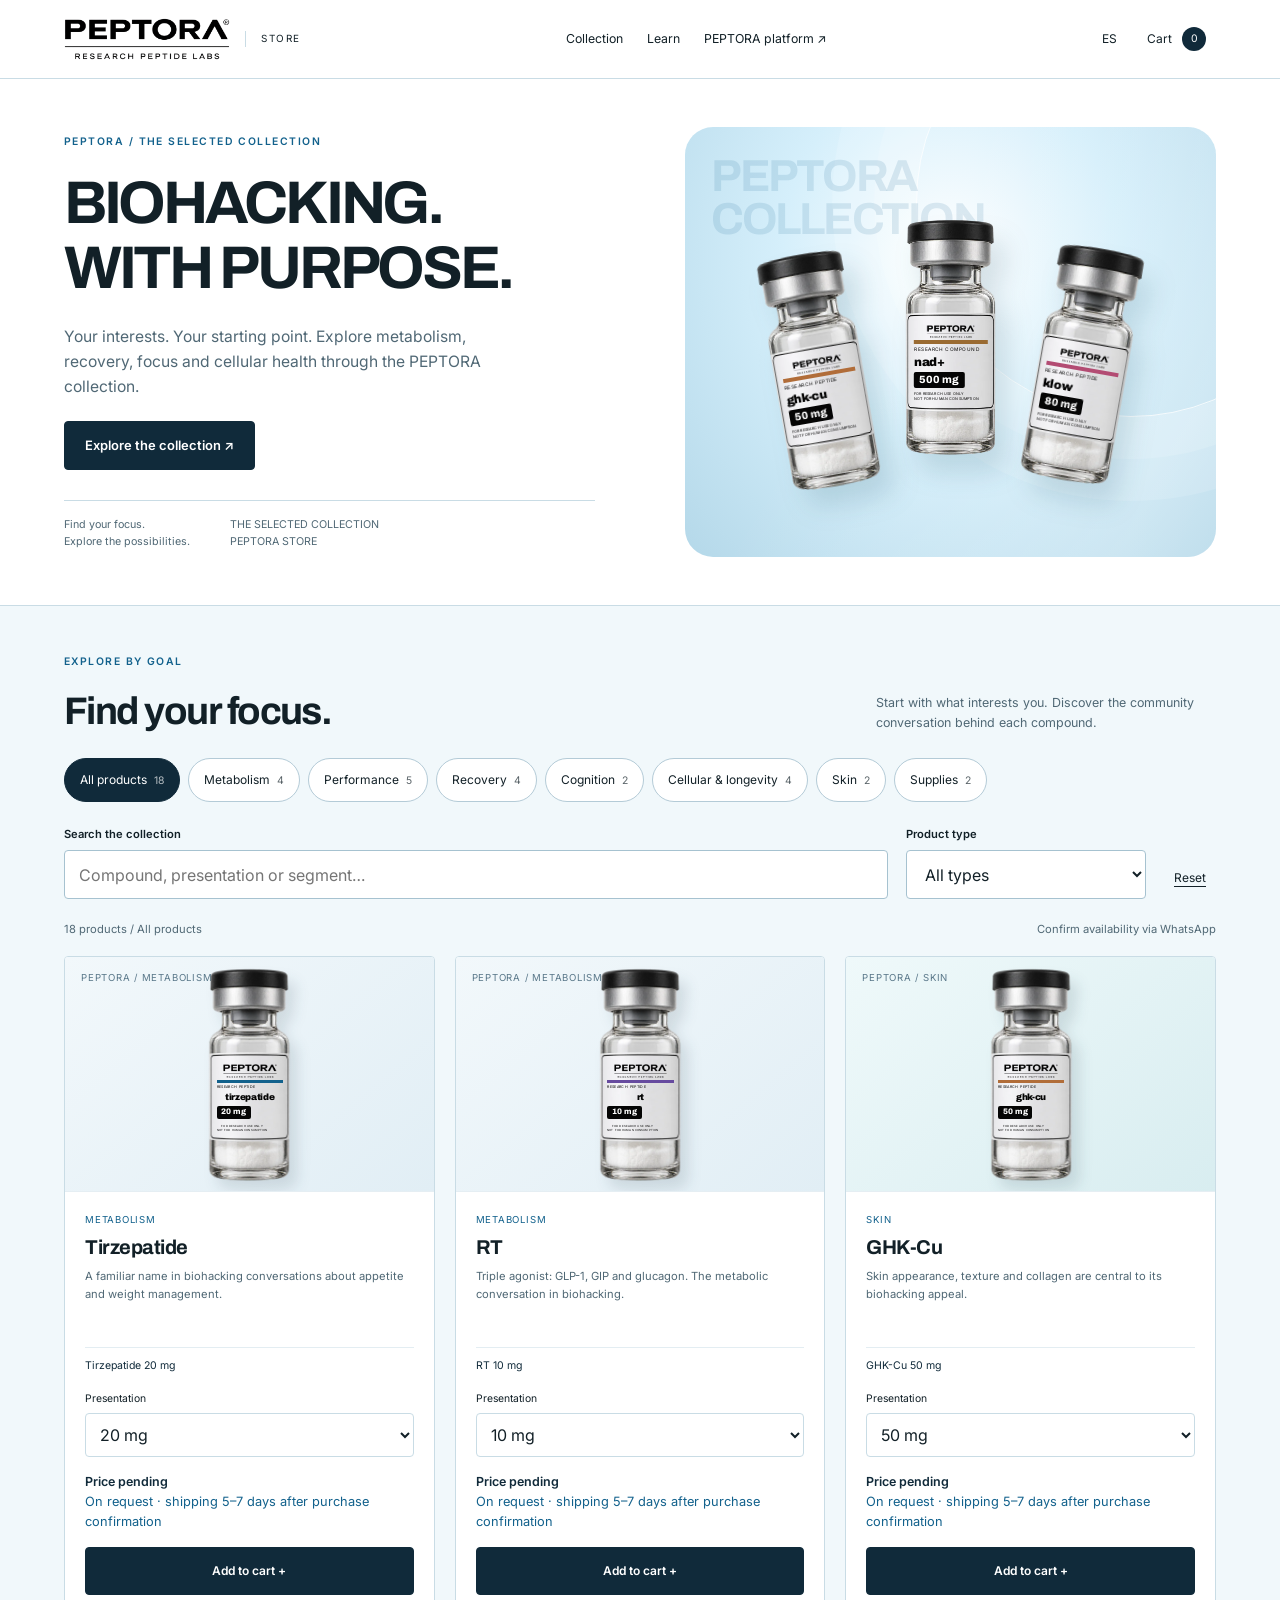
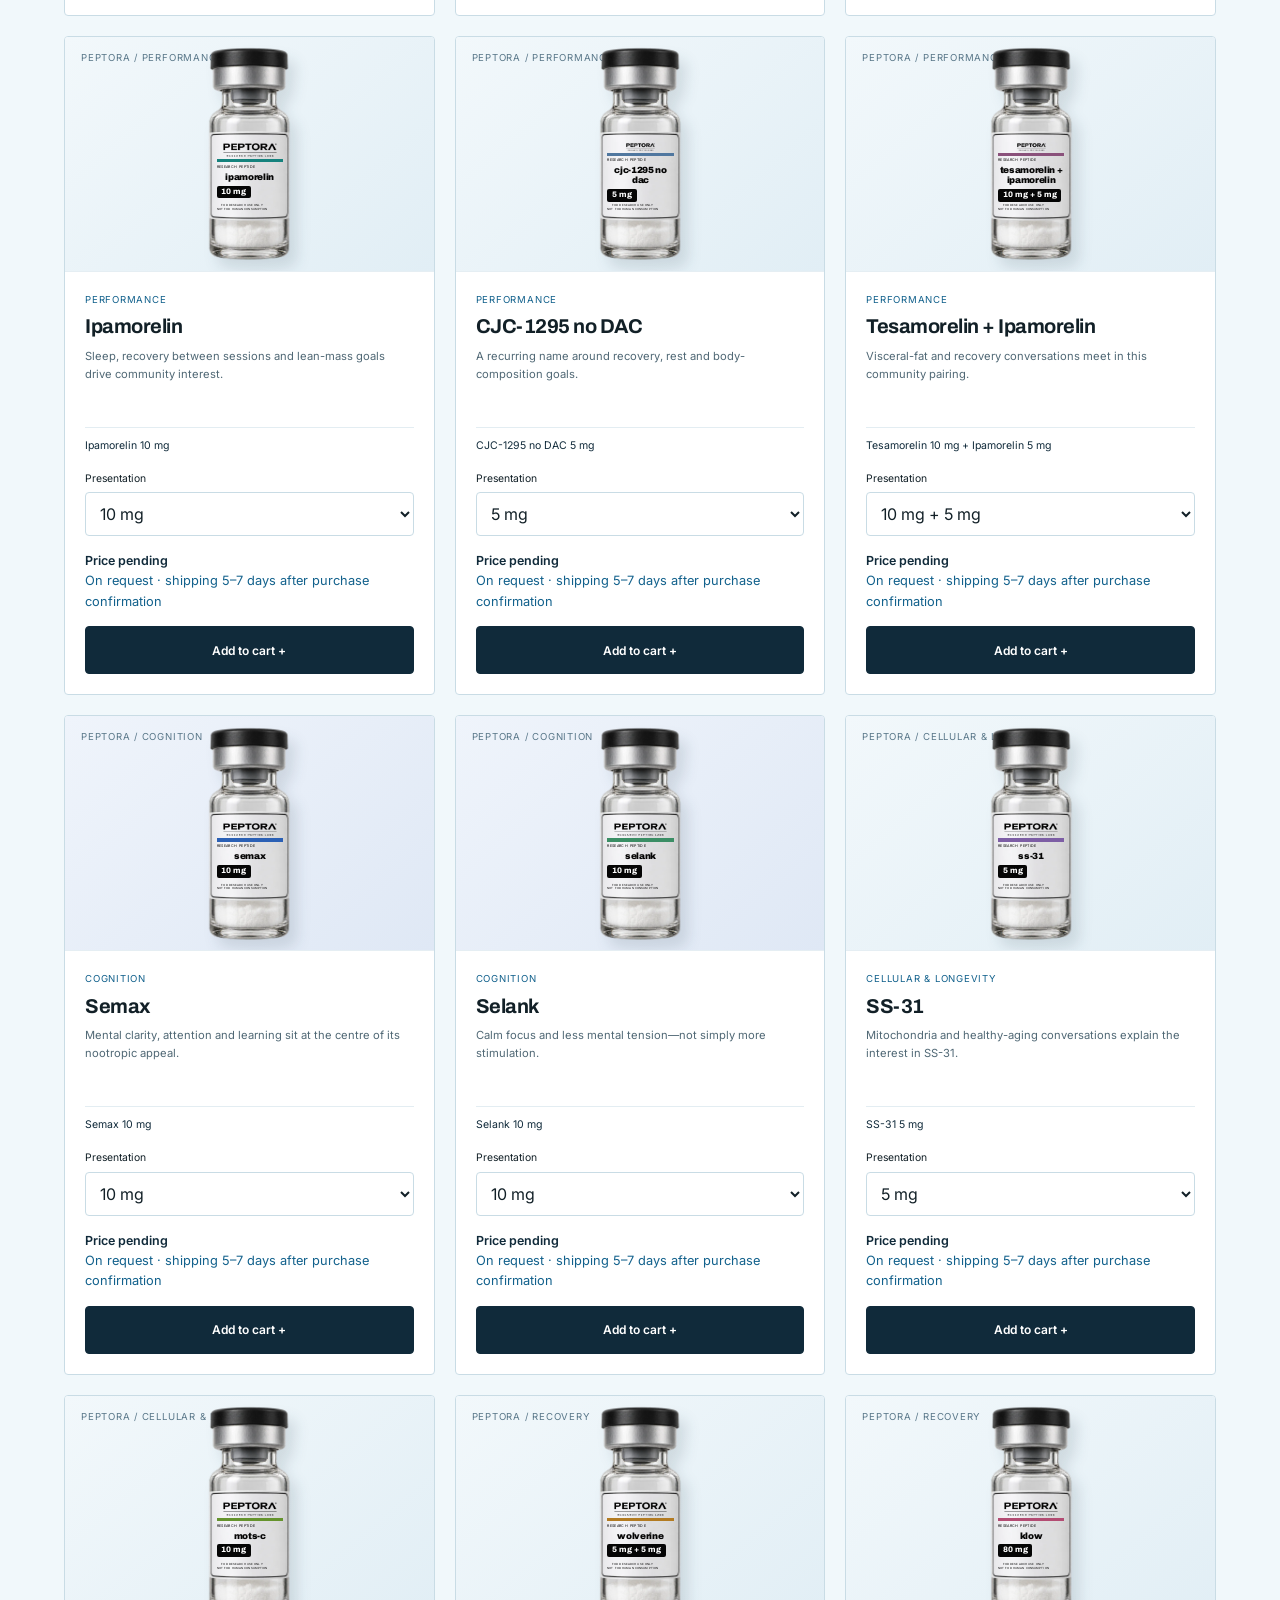
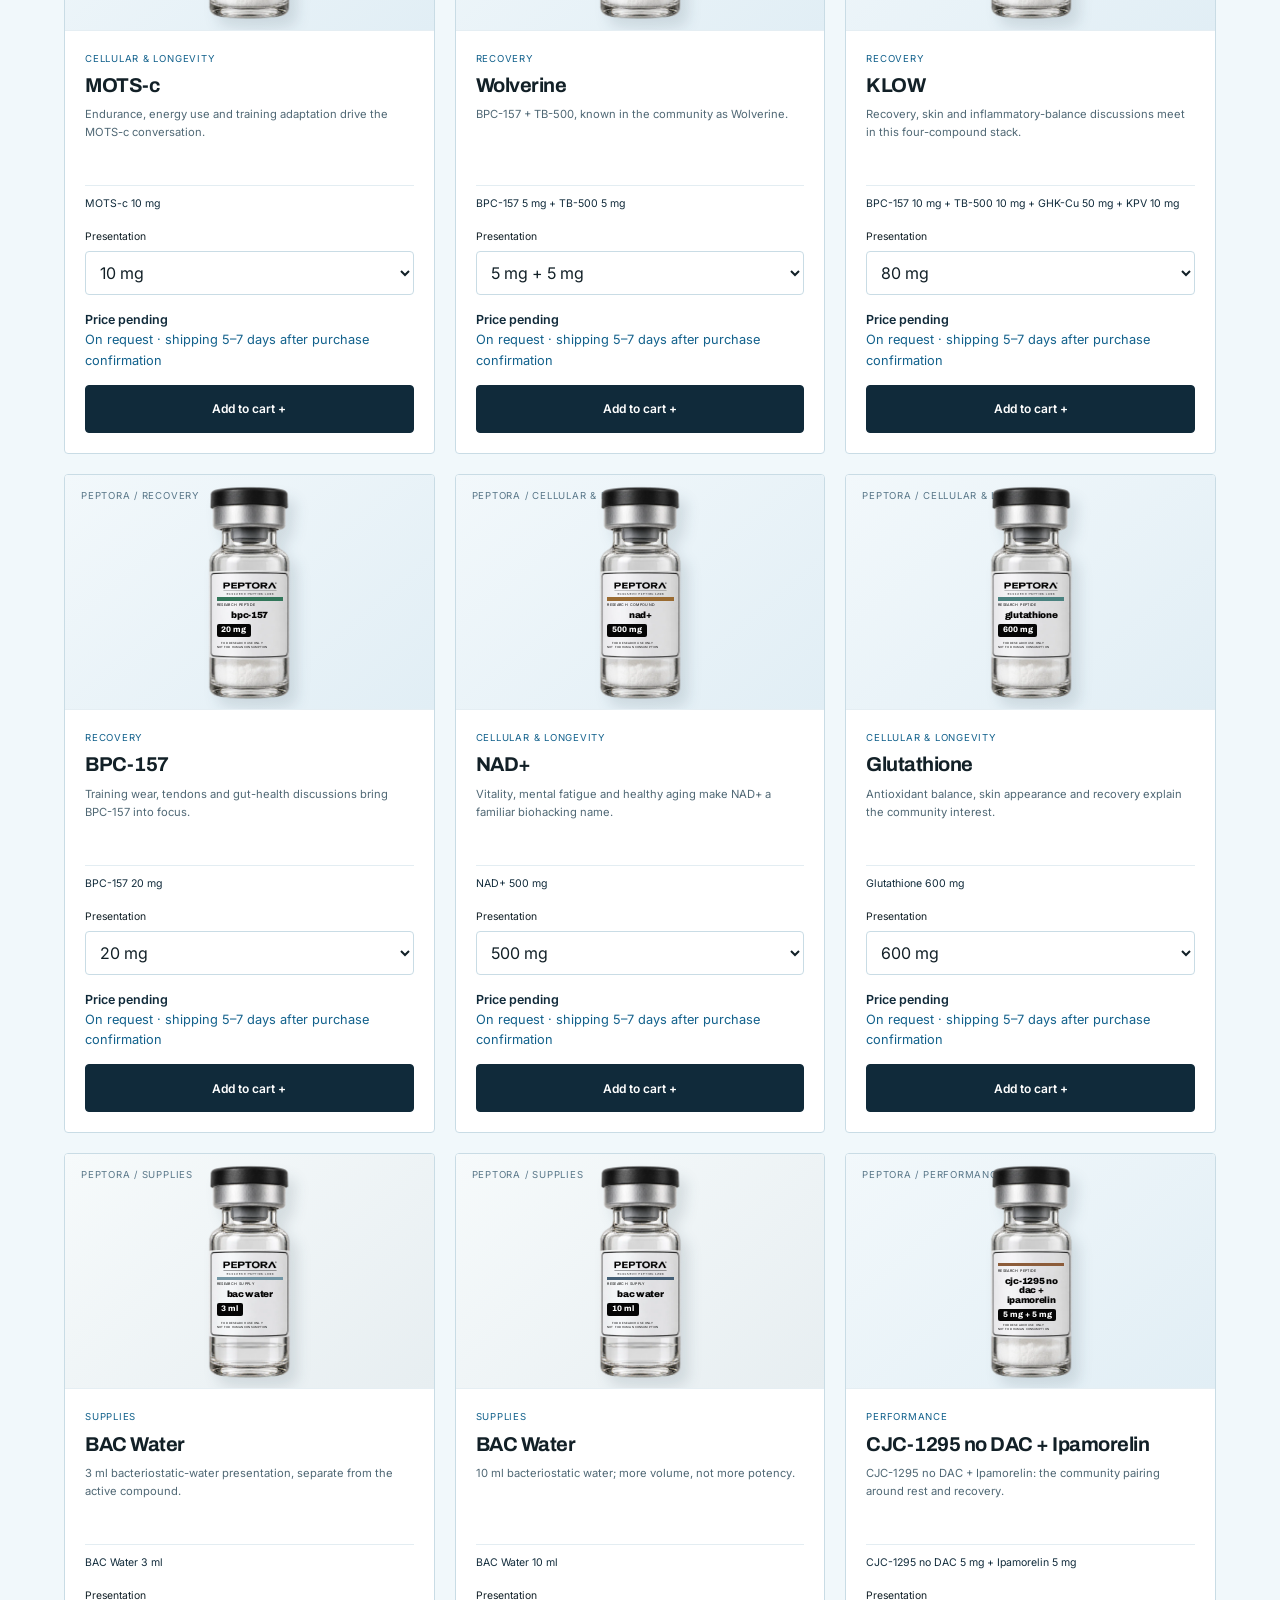
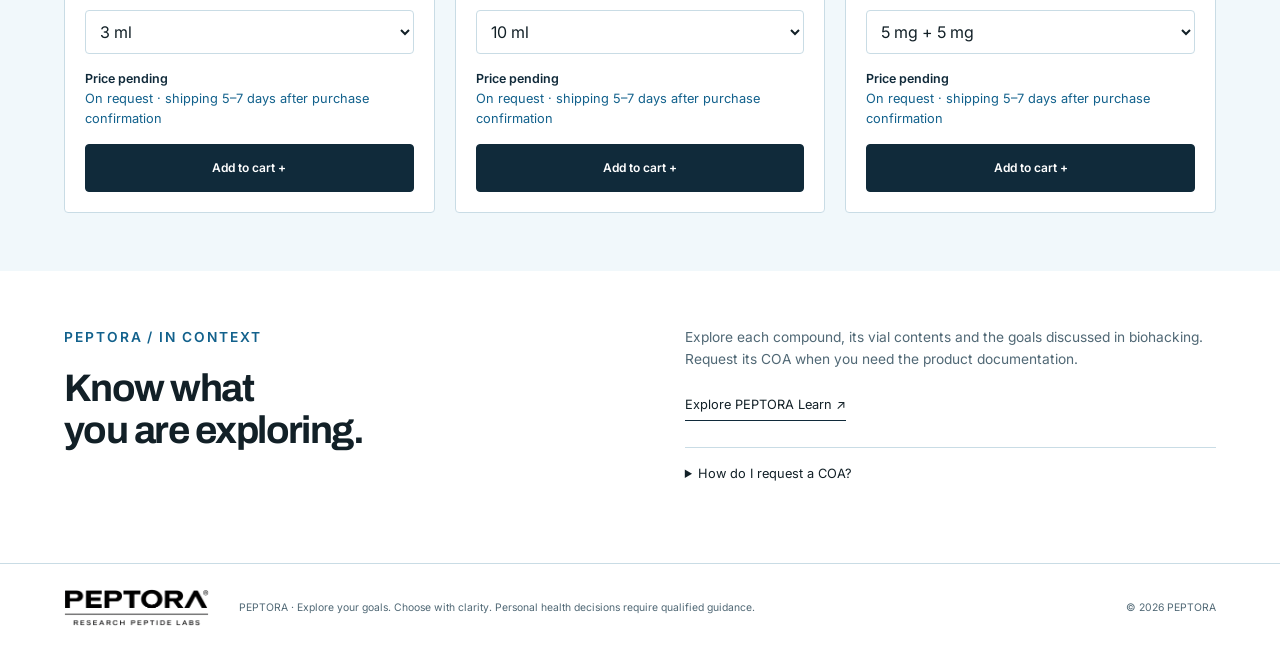
==== commit 85aedc48: "Withhold contradictory strength prices without changing authoritative inventory prices" ====
--- a/store/index.html
+++ b/store/index.html
@@ -8,7 +8,7 @@
 <link rel="canonical" href="https://peptora.site/store/"><link rel="icon" href="../assets/favicon.ico"><link rel="apple-touch-icon" href="../assets/apple-touch-icon.png"><link rel="manifest" href="../site.webmanifest">
 <link rel="preconnect" href="https://fonts.googleapis.com"><link rel="preconnect" href="https://fonts.gstatic.com" crossorigin>
 <link href="https://fonts.googleapis.com/css2?family=Archivo:wght@500;600;700;800;900&family=Inter:wght@400;500;600&display=swap" rel="stylesheet">
-<link rel="stylesheet" href="store.css?v=20261017-10"><script src="catalog.js?v=20261017-11" defer></script><script src="commerce.js?v=20261017-9" defer></script><script src="community.js?v=20261017-11" defer></script><script src="objectives.js?v=20261017-10" defer></script><script src="store.js?v=20261017-11" defer></script>
+<link rel="stylesheet" href="store.css?v=20261017-10"><script src="catalog.js?v=20261017-11" defer></script><script src="commerce.js?v=20261017-12" defer></script><script src="community.js?v=20261017-11" defer></script><script src="objectives.js?v=20261017-10" defer></script><script src="store.js?v=20261017-11" defer></script>
 </head>
 <body>
 <a class="skip" href="#catalog" data-i18n="skip">Skip to collection</a>
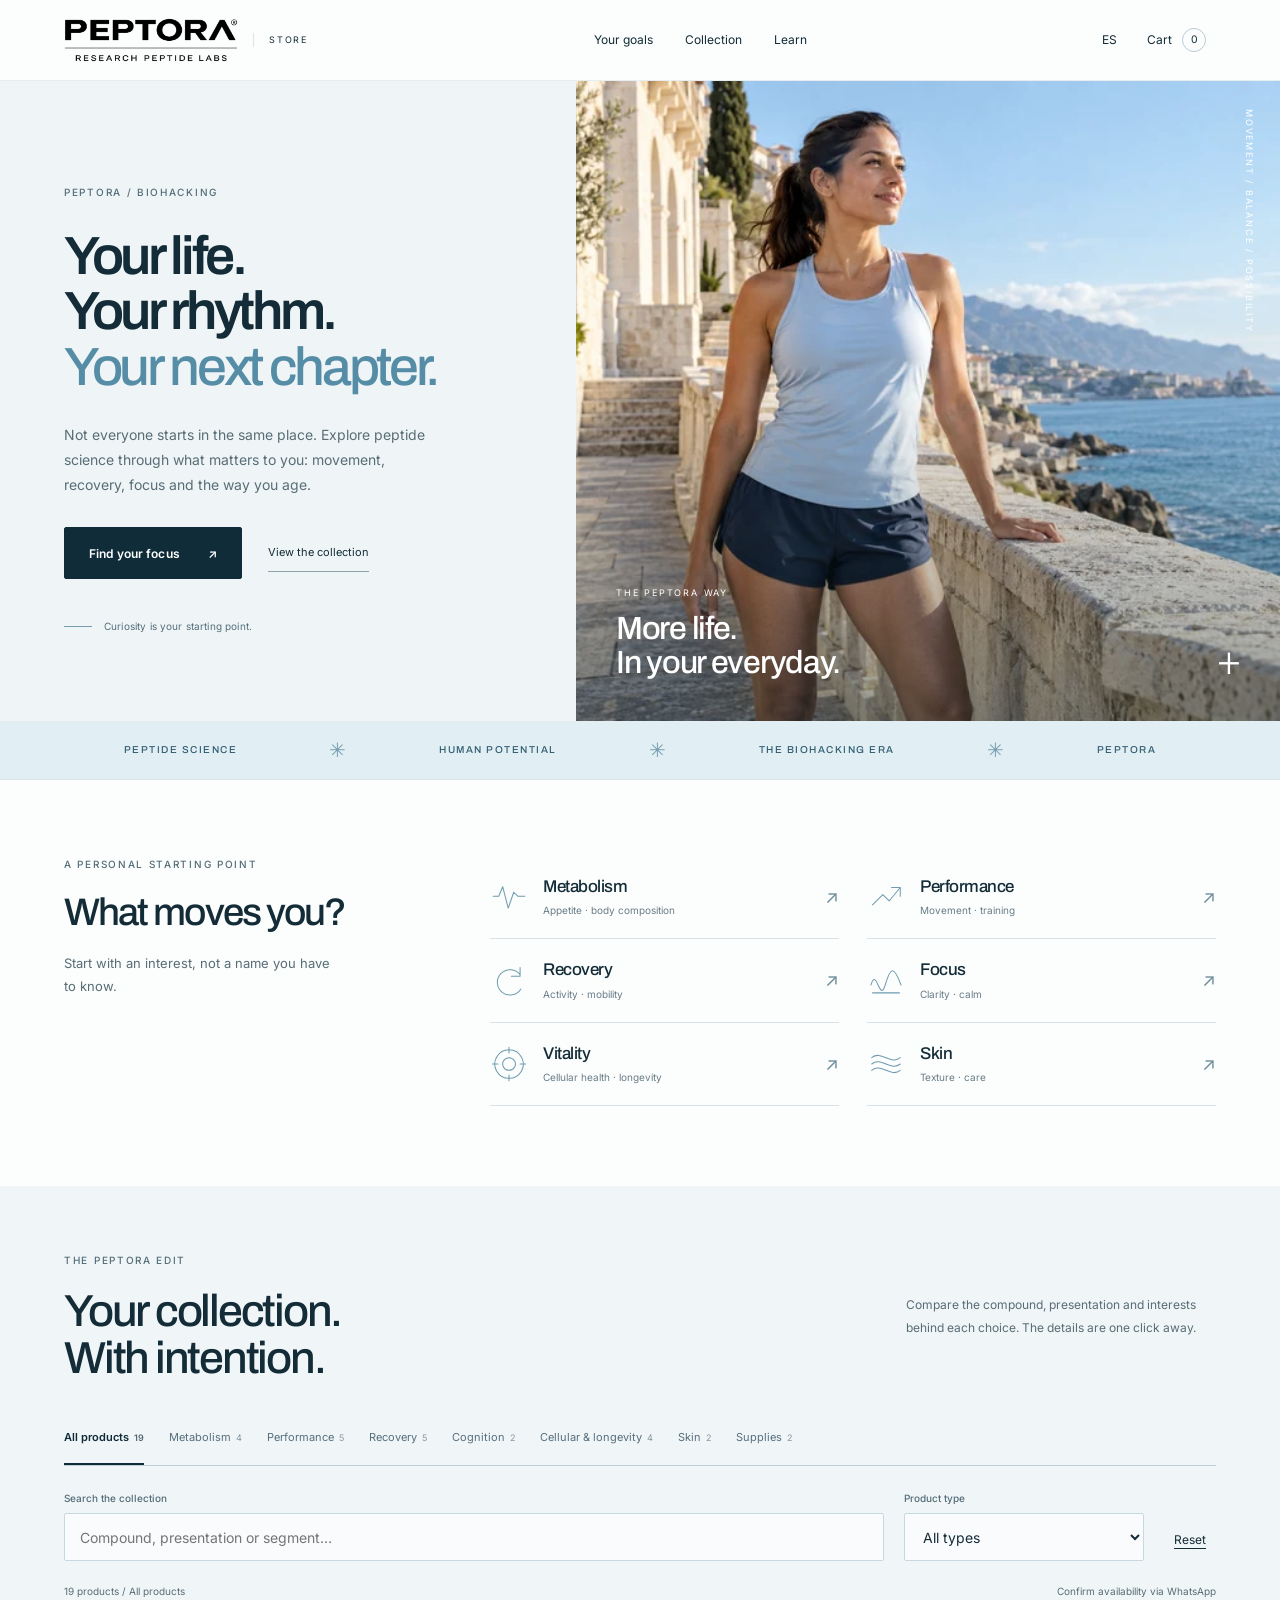
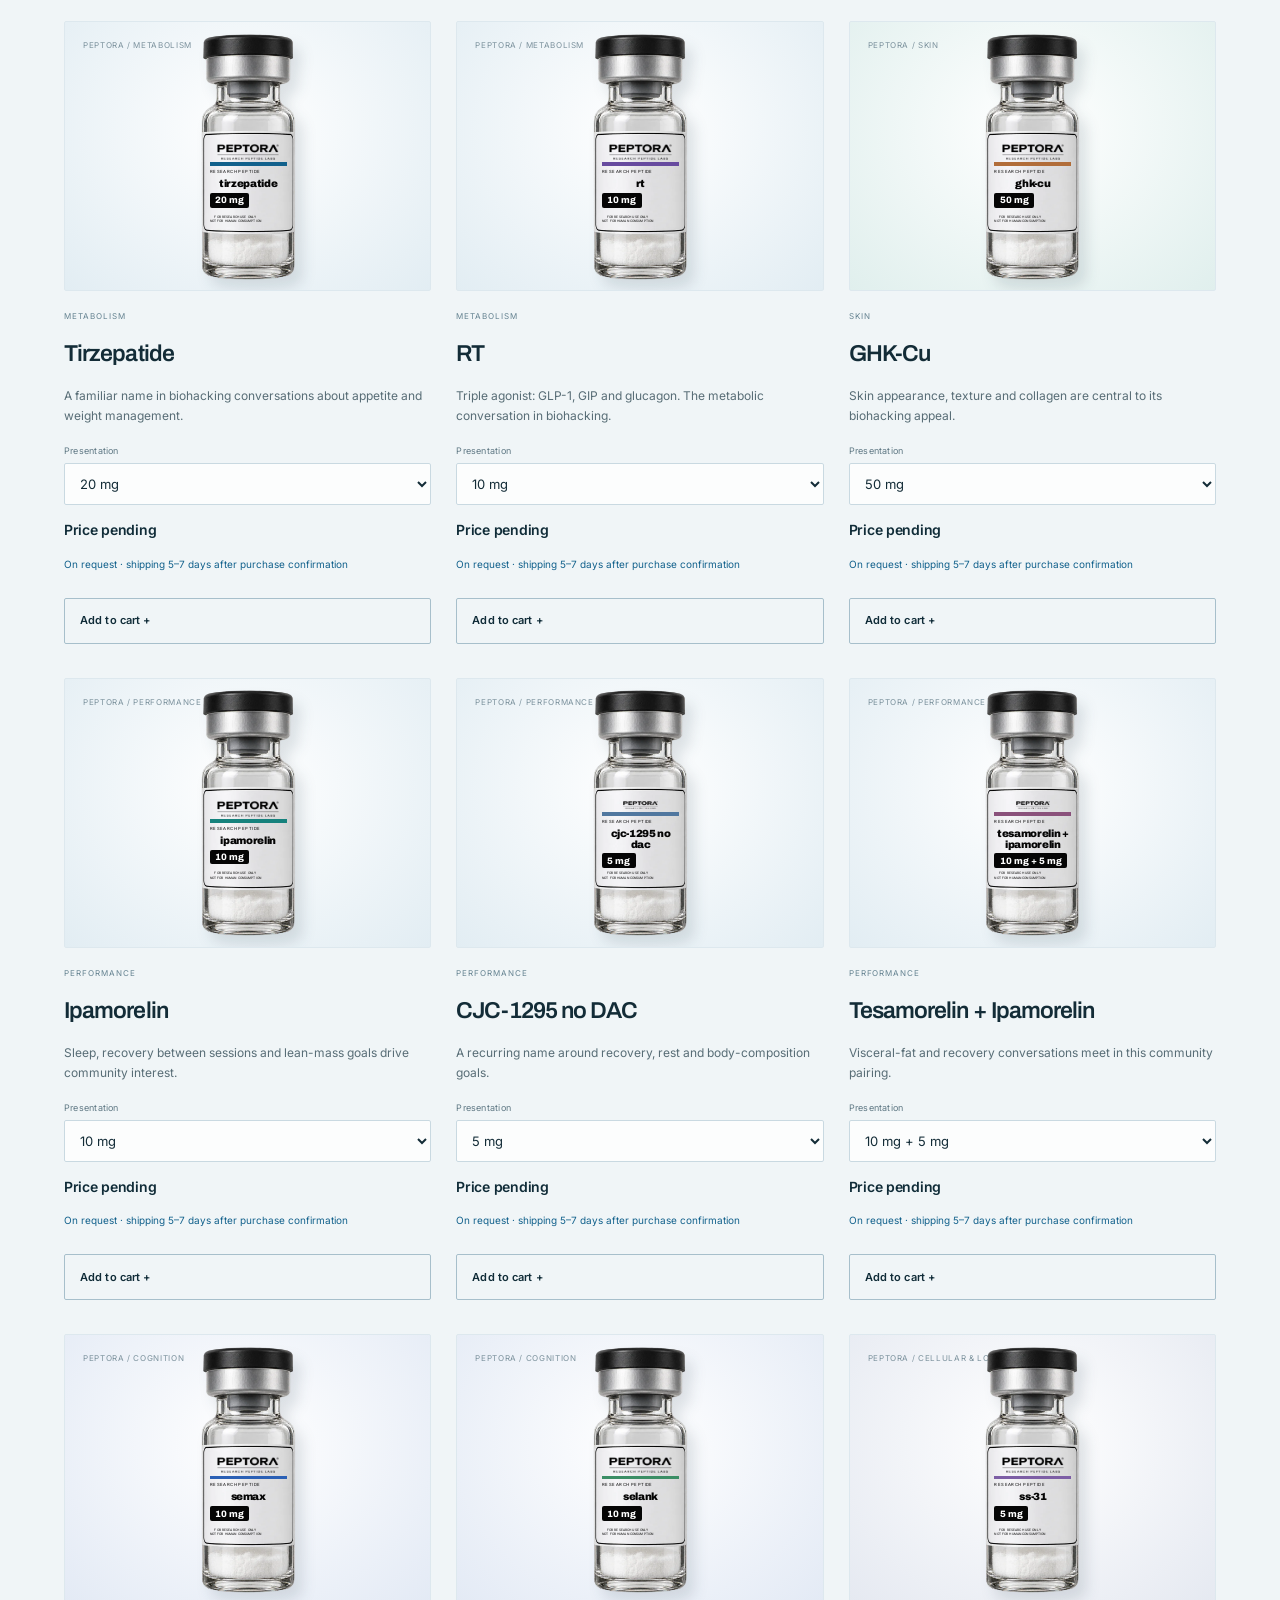
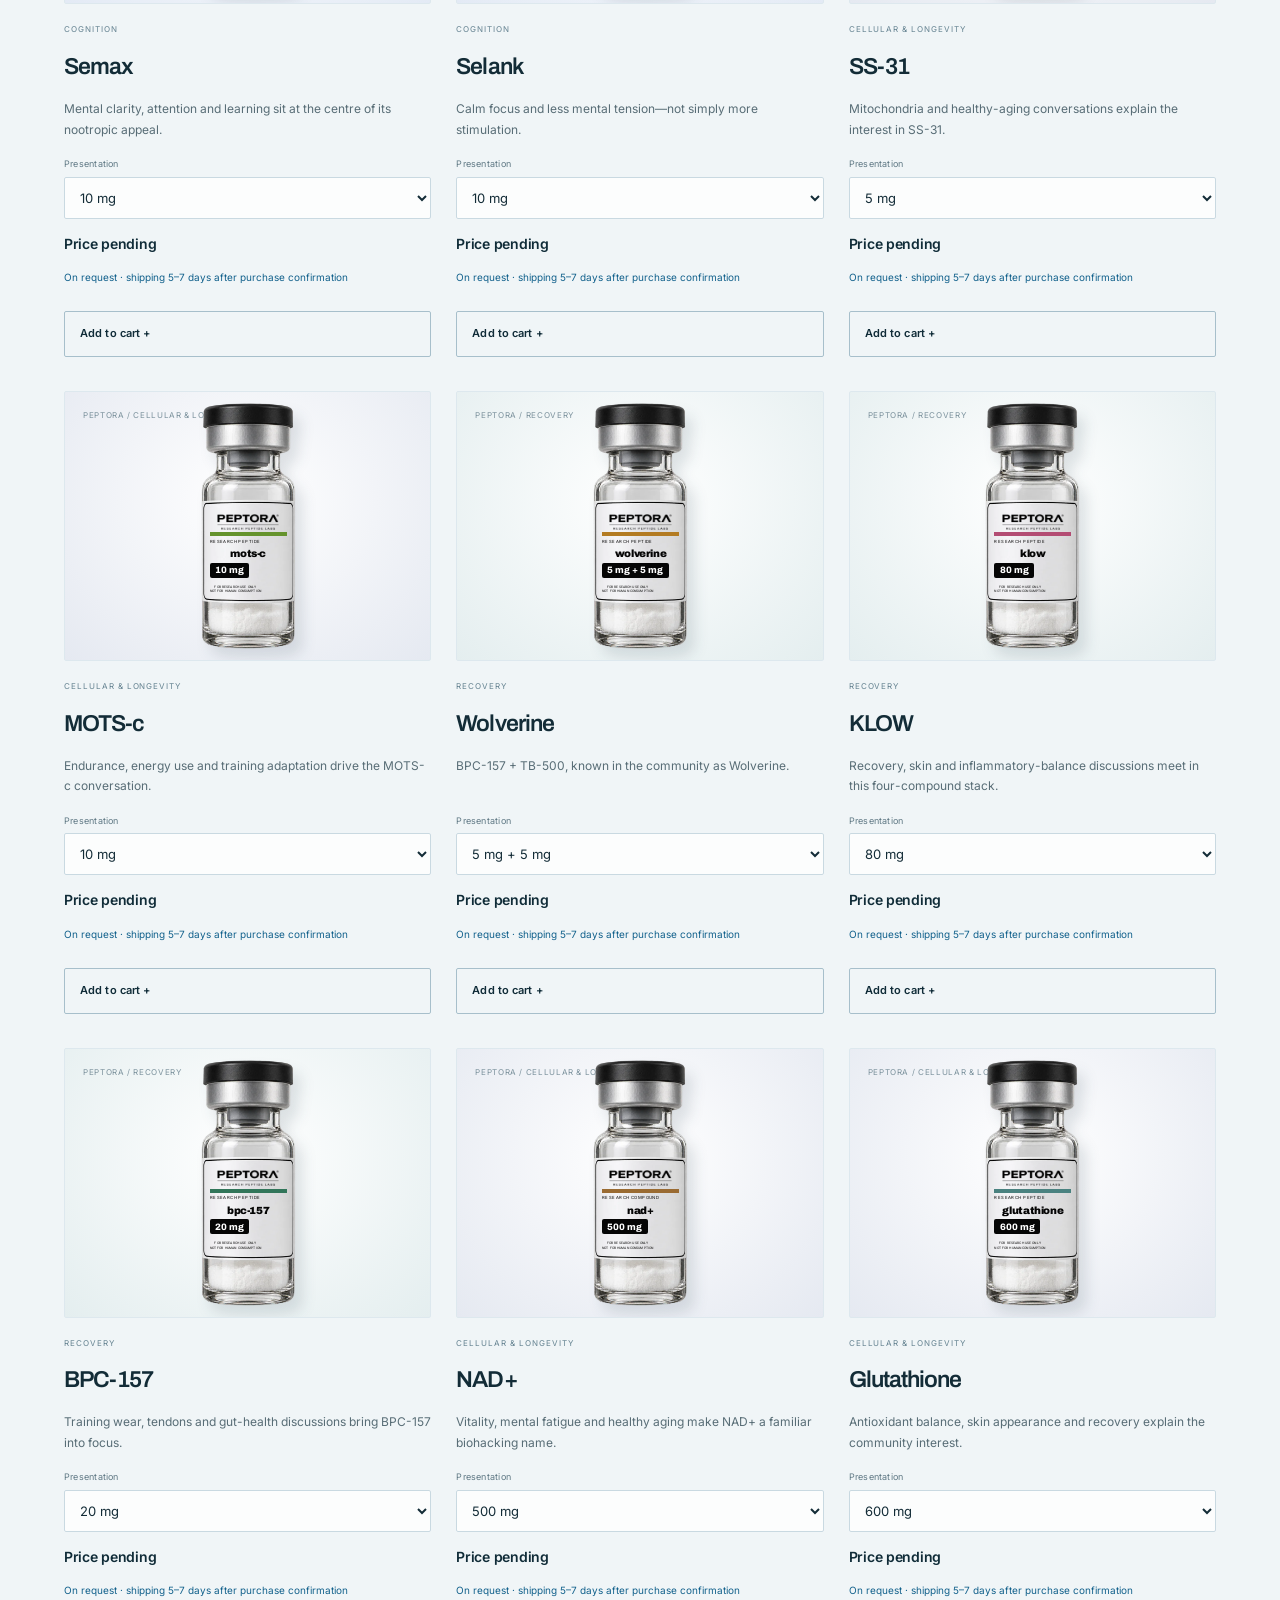
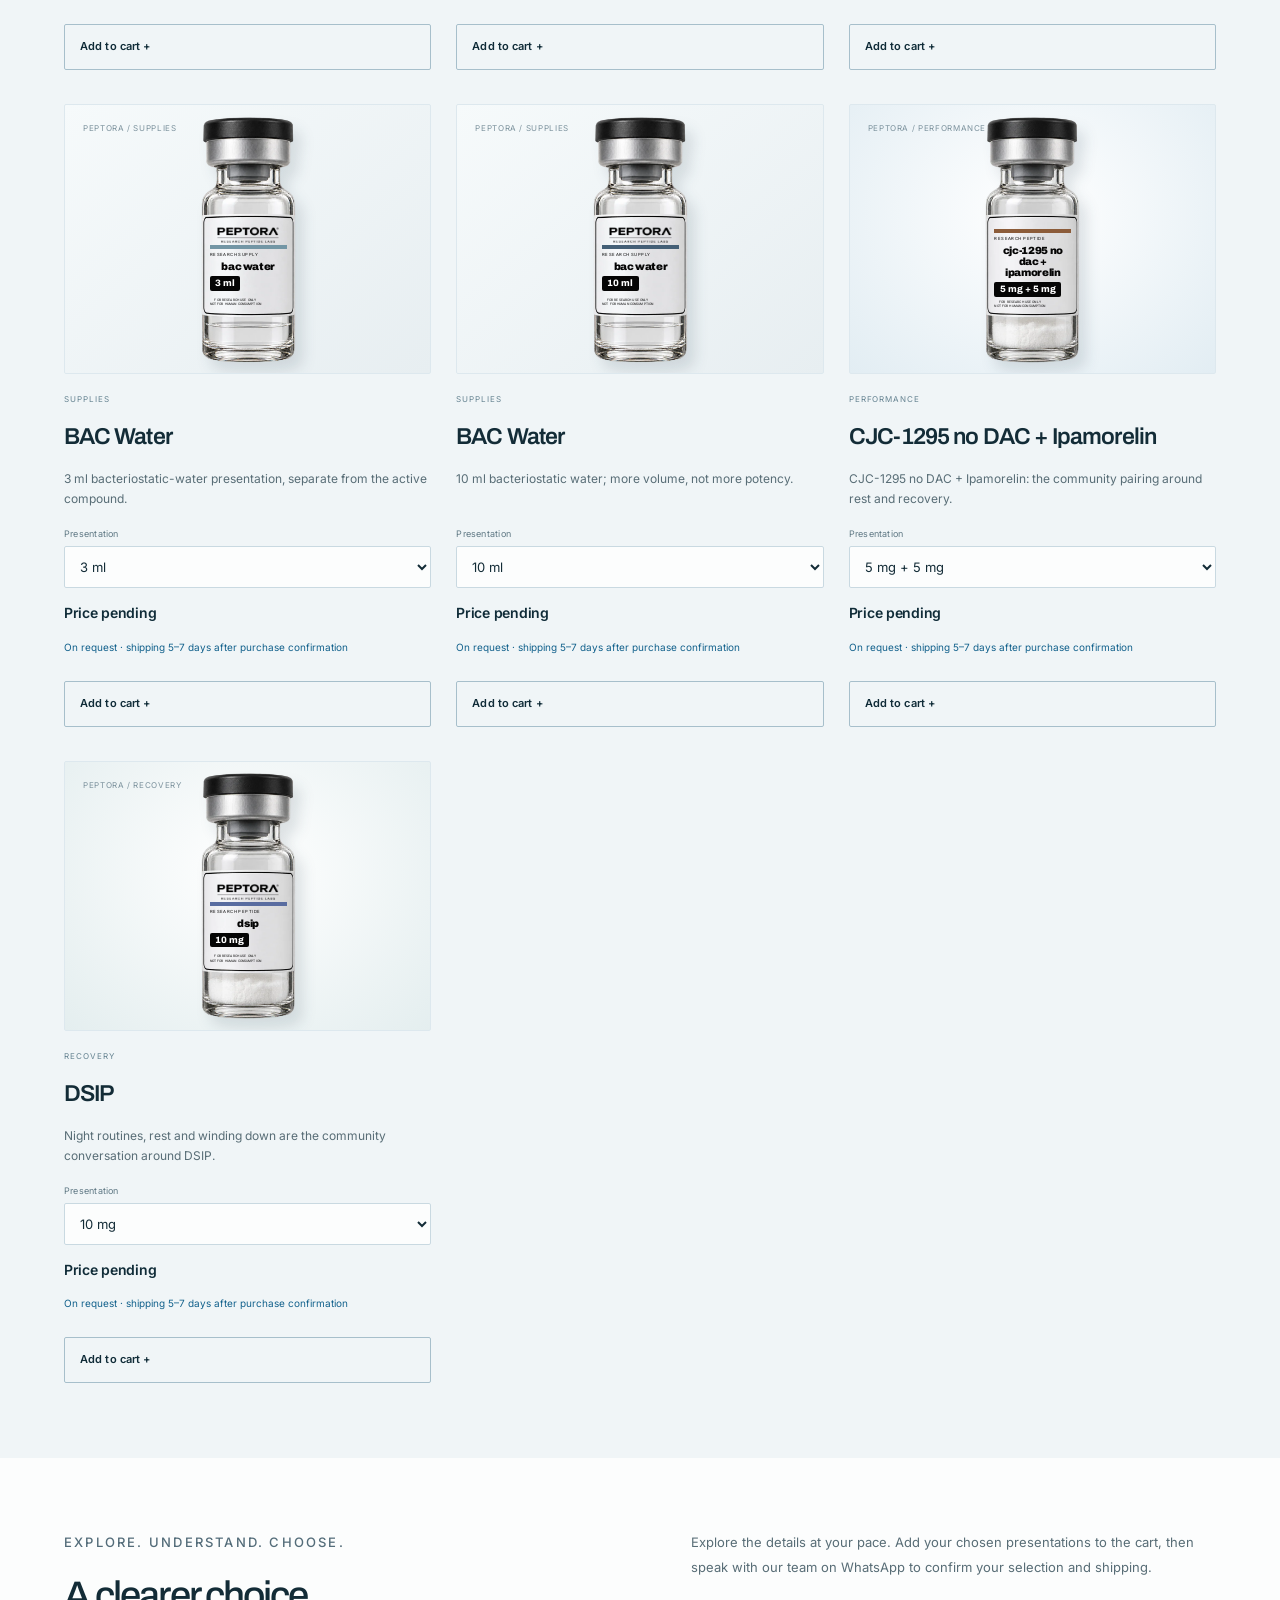
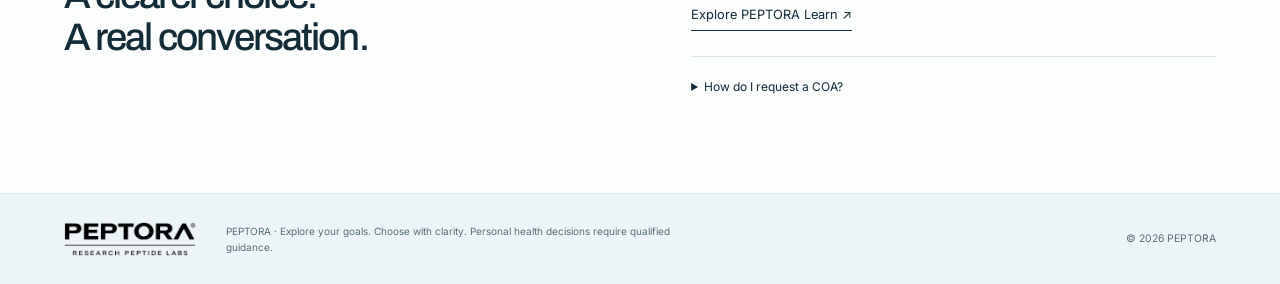
==== commit 864bb168: "Publish editorial store, DSIP and all inventory-linked presentations" ====
--- a/store/index.html
+++ b/store/index.html
@@ -4,37 +4,39 @@
 <meta charset="utf-8"><meta name="viewport" content="width=device-width,initial-scale=1,viewport-fit=cover">
 <title>PEPTORA Store — The selected collection</title>
 <meta name="description" content="Explore the PEPTORA biohacking collection by interest, compound and presentation. Product contents, community context and COAs on express request.">
-<meta name="robots" content="noindex,follow"><meta name="theme-color" content="#f1f8fb">
+<meta name="robots" content="index,follow"><meta name="theme-color" content="#f1f8fb">
 <link rel="canonical" href="https://peptora.site/store/"><link rel="icon" href="../assets/favicon.ico"><link rel="apple-touch-icon" href="../assets/apple-touch-icon.png"><link rel="manifest" href="../site.webmanifest">
 <link rel="preconnect" href="https://fonts.googleapis.com"><link rel="preconnect" href="https://fonts.gstatic.com" crossorigin>
 <link href="https://fonts.googleapis.com/css2?family=Archivo:wght@500;600;700;800;900&family=Inter:wght@400;500;600&display=swap" rel="stylesheet">
-<link rel="stylesheet" href="store.css?v=20261017-10"><script src="catalog.js?v=20261017-11" defer></script><script src="commerce.js?v=20261017-12" defer></script><script src="community.js?v=20261017-11" defer></script><script src="objectives.js?v=20261017-10" defer></script><script src="store.js?v=20261017-11" defer></script>
+<link rel="stylesheet" href="store.css?v=20261017-release2"><script src="catalog.js?v=20261017-release2" defer></script><script src="commerce.js?v=20261017-release2" defer></script><script src="community.js?v=20261017-release2" defer></script><script src="objectives.js?v=20261017-release2" defer></script><script src="store.js?v=20261017-release2" defer></script>
+<link rel="stylesheet" href="visual.css?v=20261017-release2"><script src="visual.js?v=20261017-release2" defer></script>
 </head>
 <body>
 <a class="skip" href="#catalog" data-i18n="skip">Skip to collection</a>
 <header class="store-header">
   <a class="brand" href="../" data-site-link><img src="../assets/logo-peptora.png" width="1200" height="400" alt="PEPTORA"><span>STORE</span></a>
-  <nav id="storeNav" aria-label="Navigation"><a href="#catalog" data-i18n="collection">Collection</a><a href="../learn.html" data-site-link data-i18n="learn">Learn</a><a href="../" data-site-link data-i18n="platform">PEPTORA platform ↗</a></nav>
+  <nav id="storeNav" aria-label="Navigation"><a href="#objectives" data-visual-copy="navGoals">Your goals</a><a href="#catalog" data-i18n="collection">Collection</a><a href="../learn.html" data-site-link data-i18n="learn">Learn</a></nav>
   <div class="header-actions"><button id="language" type="button" aria-label="Switch to Spanish">ES</button><button id="openCart" class="cart-button" type="button" aria-haspopup="dialog"><span data-i18n="cart">Cart</span><span id="cartCount">0</span></button><button id="menu" type="button" aria-controls="storeNav" aria-expanded="false" data-i18n="menu">Menu</button></div>
 </header>
 <main>
-<section class="store-hero shell">
- <div><p class="eyebrow">PEPTORA / THE SELECTED COLLECTION</p><h1 data-i18n="hero">BIOHACKING.<br>WITH PURPOSE.</h1><p class="hero-copy" data-i18n="intro">Your interests. Your starting point. Explore metabolism, recovery, focus and cellular health through the PEPTORA collection.</p><a class="primary" href="#catalog" data-i18n="browse">Explore the collection ↗</a><div class="hero-note"><span data-i18n="identity">Find your focus.<br>Explore the possibilities.</span><span data-i18n="stage">THE SELECTED COLLECTION<br>PEPTORA STORE</span></div></div>
- <figure class="hero-art"><div class="hero-orbit" aria-hidden="true"></div><div class="hero-type" aria-hidden="true">SCIENCE.<br>SELECTED.</div><div id="heroPackshot" class="hero-packshot" aria-hidden="true"></div></figure>
+<section class="editorial-hero">
+ <div class="hero-editorial-copy"><p class="eyebrow">PEPTORA / BIOHACKING</p><h1 data-visual-copy="hero">Your life.<br>Your rhythm.<br><em>Your next chapter.</em></h1><p class="hero-description" data-visual-copy="intro">Not everyone starts in the same place. Explore peptide science through what matters to you: movement, recovery, focus and the way you age.</p><div class="hero-actions"><a class="primary" href="#objectives"><span data-visual-copy="findGoal">Find your focus</span><span aria-hidden="true">↗</span></a><a class="quiet-link" href="#catalog" data-visual-copy="allCollection">View the collection</a></div><p class="hero-signature"><span class="signature-line" aria-hidden="true"></span><span data-visual-copy="signature">Curiosity is your starting point.</span></p></div>
+ <figure class="editorial-hero-image"><picture><source media="(max-width:720px)" srcset="assets/editorial-coast-mobile.webp"><img src="assets/editorial-coast.webp" width="1536" height="1024" alt="Morning movement by the ocean" data-visual-alt="heroAlt" fetchpriority="high"></picture><figcaption><span data-visual-copy="imageBrand">THE PEPTORA WAY</span><strong data-visual-copy="imageCaption">More life.<br>In your everyday.</strong><span class="photo-cross" aria-hidden="true">+</span></figcaption><span class="image-side-note" aria-hidden="true" data-visual-copy="sideNote">MOVEMENT / BALANCE / POSSIBILITY</span></figure>
 </section>
+<div class="brand-ribbon" aria-hidden="true"><span data-visual-copy="ribbonScience">PEPTIDE SCIENCE</span><span class="ribbon-mark">✳</span><span data-visual-copy="ribbonPotential">HUMAN POTENTIAL</span><span class="ribbon-mark">✳</span><span data-visual-copy="ribbonEra">THE BIOHACKING ERA</span><span class="ribbon-mark">✳</span><span>PEPTORA</span></div>
+<section id="objectives" class="objective-section shell"><div class="objective-heading"><p class="eyebrow" data-visual-copy="goalsEyebrow">A PERSONAL STARTING POINT</p><h2 data-visual-copy="goalsTitle">What moves you?</h2><p data-visual-copy="goalsIntro">Start with an interest, not a name you have to know.</p></div><div id="objectivePaths" class="objective-paths"></div></section>
 <section class="catalog-section" id="catalog"><div class="shell">
- <div class="section-heading"><div><p class="eyebrow" data-i18n="catalogLabel">YOUR COLLECTION, YOUR STARTING POINT</p><h2 data-i18n="catalogTitle">Find your reference.</h2></div><p data-i18n="segmentsNote">Segments organize research themes, not promised results or personal-use recommendations.</p></div>
+ <div class="section-heading"><div><p class="eyebrow" data-visual-copy="collectionEyebrow">THE PEPTORA EDIT</p><h2 data-visual-copy="collectionTitle">Your collection.<br>With intention.</h2></div><p data-visual-copy="collectionIntro">Compare the compound, presentation and interests behind each choice. The details are one click away.</p></div>
  <div id="segments" class="segments" role="group" aria-label="Research segments"></div>
  <div class="search-bar"><label class="search-field" for="search"><span data-i18n="searchLabel">Search the collection</span><input id="search" type="search" autocomplete="off" placeholder="Compound, presentation or segment…"></label><label class="type-field" for="type"><span data-i18n="typeLabel">Product type</span><select id="type"><option value="all" data-i18n="allTypes">All types</option><option value="compounds" data-i18n="compounds">Compounds & combinations</option><option value="supplies" data-i18n="supplies">Supplies</option></select></label><button type="button" id="reset" class="text-button" data-i18n="reset">Reset</button></div>
  <div class="results-heading"><p id="results" role="status" aria-live="polite"></p><span data-i18n="pricingNote">Pricing to be confirmed</span></div>
  <div id="productGrid" class="product-grid"></div>
  <noscript><p>This collection requires JavaScript. / Activa JavaScript para explorar el catálogo.</p></noscript>
 </div></section>
-<section class="store-guide shell"><div><p class="eyebrow">PEPTORA / IN CONTEXT</p><h2 data-i18n="guideTitle">Understand before<br>you choose.</h2></div><div><p data-i18n="guideBody">Explore the compound, its presentation and the interests behind its place in biohacking.</p><a href="../learn.html" class="text-link" data-site-link data-i18n="readLearn">Explore PEPTORA Learn ↗</a><details><summary data-i18n="coaQuestion">How do I request a COA?</summary><p data-i18n="coaAnswer">Certificates of analysis are provided on express request. Contact PEPTORA with the product, presentation and lot number if available.</p><a href="../?lang=en#contacto" class="text-link" data-site-link data-i18n="requestCoa">Request a COA ↗</a></details></div></section>
+<section class="store-guide shell"><div><p class="eyebrow" data-visual-copy="guideEyebrow">EXPLORE. UNDERSTAND. CHOOSE.</p><h2 data-visual-copy="guideHeading">A clearer choice.<br>A real conversation.</h2></div><div><p data-visual-copy="guideText">Explore the details at your pace. Add your chosen presentations to the cart, then speak with our team on WhatsApp to confirm your selection and shipping.</p><a href="../learn.html" class="text-link" data-site-link data-i18n="readLearn">Explore PEPTORA Learn ↗</a><details><summary data-i18n="coaQuestion">How do I request a COA?</summary><p data-i18n="coaAnswer">Certificates of analysis are provided on express request. Contact PEPTORA with the product, presentation and lot number if available.</p><a href="../?lang=en#contacto" class="text-link" data-site-link data-i18n="requestCoa">Request a COA ↗</a></details></div></section>
 </main>
 <footer class="shell store-footer"><a href="../" data-site-link><img src="../assets/logo-peptora.png" alt="PEPTORA" width="1200" height="400"></a><p data-i18n="scope">PEPTORA · Peptide science and the biohacking community. Community interests are not guaranteed outcomes or medical advice.</p><small>© 2026 PEPTORA</small></footer>
 <dialog id="productDialog" aria-labelledby="productTitle"><div class="dialog-top"><span>PEPTORA / COLLECTION</span><button type="button" data-close aria-label="Close">×</button></div><div id="productDetail"></div></dialog>
 <dialog id="cartDialog" class="cart-dialog" aria-labelledby="cartTitle"><div class="dialog-top"><h2 id="cartTitle" data-i18n="yourCart">Your selection</h2><button type="button" data-close aria-label="Close">×</button></div><div id="cartLines"></div><div class="cart-bottom"><div class="total"><span data-i18n="total">Total</span><strong id="cartTotal"></strong></div><p data-i18n="cartNotice">This is a saved selection, not an order. Prices, shipping and stock are unconfirmed. Nothing is charged or reserved.</p><button class="primary" type="button" disabled data-i18n="checkoutDisabled">Checkout not yet available</button><button id="clearCart" class="text-button" type="button" data-i18n="clearCart">Clear selection</button></div></dialog>
 <div id="toast" class="toast" role="status" aria-live="polite"></div>
-</body></html>
-
+</body></html>
--- a/store/store.css
+++ b/store/store.css
@@ -20,5 +20,4 @@
 .hero-art{isolation:isolate;background:radial-gradient(ellipse at 50% 30%,#ffffff 0,#d5effb 45%,#b4d8e9 100%);border-radius:28px;min-height:430px}.hero-type{top:28px;left:26px;font-size:clamp(2.1rem,3.5vw,3.8rem);line-height:.96;color:#12618c20;letter-spacing:-.05em;z-index:0}.hero-packshot{margin:70px 0 0;transform:none;width:100%;height:330px;animation:none}.hero-vial-item{position:absolute;top:0;left:50%;transform:translateX(-50%);z-index:2;animation:collection-float 7s ease-in-out infinite}.hero-vial-item:first-child{left:24%;top:33px;z-index:1;rotate:-13deg;animation-delay:-2s}.hero-vial-item:last-child{left:76%;top:27px;z-index:1;rotate:13deg;animation-delay:-4s}.hero-packshot .mockup{width:205px;filter:drop-shadow(12px 19px 13px #17485c26)}.hero-packshot .label-product{font-size:12px}.hero-packshot .label-mg{font-size:10.5px}.hero-packshot .label-research{font-size:4.8px}.hero-packshot .mockup-label>small{font-size:3.7px}@keyframes collection-float{0%,100%{translate:0 0}50%{translate:0 -9px}}@media(max-width:720px){.hero-art{min-height:285px;border-radius:22px}.hero-type{font-size:2.35rem;top:20px;left:20px}.hero-packshot{height:225px;margin-top:55px}.hero-packshot .mockup{width:145px}.hero-vial-item:first-child{left:23%;top:24px}.hero-vial-item:last-child{left:77%;top:22px}.hero-packshot .label-product{font-size:8.6px}.hero-packshot .label-mg{font-size:7.4px}.hero-packshot .label-research{font-size:3.4px}.hero-packshot .mockup-label>small{font-size:2.6px}}@media(prefers-reduced-motion:reduce){.hero-vial-item{animation:none!important}}
 /* Keep the entire collection inside the frame at phone and tablet widths. */
 .hero-vial-item:first-child{left:25%;rotate:none;transform:translateX(-50%) rotate(-10deg)}.hero-vial-item:last-child{left:75%;rotate:none;transform:translateX(-50%) rotate(10deg)}.hero-packshot .mockup{width:clamp(120px,13vw,205px)}@media(max-width:720px){.hero-art{min-height:315px}.hero-packshot{height:245px}.hero-packshot .mockup{width:132px}.hero-vial-item:first-child{left:26%;top:25px}.hero-vial-item:last-child{left:74%;top:25px}}
-@media(max-width:360px){.hero-packshot .mockup{width:116px}.hero-vial-item:first-child{left:28%}.hero-vial-item:last-child{left:72%}.hero-packshot .label-product{font-size:7.5px}.hero-packshot .label-mg{font-size:6.5px}.hero-packshot .label-research{font-size:3px}.hero-packshot .mockup-label>small{font-size:2.3px}}
-
+@media(max-width:360px){.hero-packshot .mockup{width:116px}.hero-vial-item:first-child{left:28%}.hero-vial-item:last-child{left:72%}.hero-packshot .label-product{font-size:7.5px}.hero-packshot .label-mg{font-size:6.5px}.hero-packshot .label-research{font-size:3px}.hero-packshot .mockup-label>small{font-size:2.3px}}
--- a/store/visual.css
+++ b/store/visual.css
@@ -0,0 +1,11 @@
+/* PEPTORA / editorial collection — local, unpublished visual direction. */
+:root{--ink:#102c38;--text:#132c37;--muted:#586d76;--accent:#286581;--ice:#f3f7f8;--line:#dbe5e9;--radius:2px}body{background:#fcfdfd;color:var(--text)}.shell{max-width:1440px;padding-inline:5vw}.store-header{padding-block:15px;border-bottom:1px solid #e8eef0;background:#fcfdfdf5}.brand img{width:174px;height:50px}.brand>span{font-size:9px;letter-spacing:.2em}.store-header nav{gap:32px;font-size:12px}.store-header nav a{position:relative}.store-header nav a:after{content:'';position:absolute;bottom:-7px;left:0;width:0;height:1px;background:var(--ink);transition:width .25s}.store-header nav a:hover:after{width:100%}.header-actions button{font-size:12px}.cart-button #cartCount{background:transparent;color:var(--ink);border:1px solid #bbcbd2;border-radius:50%}.primary{min-height:52px;border-radius:2px;padding:15px 24px;letter-spacing:.01em;font-size:12px}.primary:hover{box-shadow:none!important}.eyebrow{font-size:10px;letter-spacing:.17em;font-weight:500;color:#536c79}.editorial-hero{display:grid;grid-template-columns:.9fr 1.1fr;min-height:640px;max-width:1600px;margin:auto;background:#eff5f7;overflow:hidden}.hero-editorial-copy{padding:76px 5vw 60px;align-self:center;position:relative;z-index:2}.hero-editorial-copy .eyebrow{margin-bottom:29px}.hero-editorial-copy h1{font-family:Archivo,Arial,sans-serif;font-weight:600;font-size:clamp(40px,4.2vw,68px);line-height:1.035;letter-spacing:-.062em;max-width:620px}.hero-editorial-copy h1 em{font-style:normal;color:#568da6;font-weight:500}.hero-description{font-size:14px;line-height:1.8;max-width:380px;margin-top:26px}.hero-actions{display:flex;align-items:center;gap:26px;flex-wrap:wrap;margin-top:30px}.hero-actions .primary{gap:28px}.quiet-link{font-size:11px;border-bottom:1px solid #8ba4af;padding-block:9px}.hero-signature{display:flex;align-items:center;gap:12px;margin-top:39px;font-size:10px;letter-spacing:.015em;color:#536d7a}.signature-line{display:block;width:28px;height:1px;background:#789cae}.editorial-hero-image{position:relative;margin:0;min-width:0;overflow:hidden;min-height:640px;background:#aac9d8}.editorial-hero-image picture,.editorial-hero-image img{display:block;width:100%;height:100%;position:absolute;inset:0}.editorial-hero-image img{object-fit:cover;object-position:37% center;animation:editorial-image 18s ease-in-out infinite alternate}.editorial-hero-image:after{content:'';position:absolute;inset:45% 0 0;background:linear-gradient(transparent,#102c386b);pointer-events:none}.editorial-hero-image figcaption{position:absolute;z-index:2;left:40px;right:38px;bottom:40px;color:#fff;display:grid;grid-template-columns:1fr auto;gap:12px}.editorial-hero-image figcaption>span:first-child{grid-column:1/-1;font-size:9px;letter-spacing:.2em}.editorial-hero-image figcaption strong{font:500 clamp(24px,2.5vw,38px)/1.08 Archivo,Arial,sans-serif;letter-spacing:-.04em}.photo-cross{font:200 42px/1 Archivo;align-self:end}.image-side-note{position:absolute;z-index:2;right:24px;top:28px;writing-mode:vertical-rl;color:#fff;font-size:9px;letter-spacing:.2em}.brand-ribbon{display:flex;align-items:center;justify-content:space-evenly;gap:32px;padding:19px 5vw;border-bottom:1px solid var(--line);background:#e1eff5;color:#315c70;font:500 10px/1.4 Archivo,sans-serif;letter-spacing:.15em;overflow:hidden;white-space:nowrap}.ribbon-mark{font-size:20px;line-height:1;color:#769eaf}.objective-section{display:grid;grid-template-columns:.65fr 1.35fr;gap:6vw;padding-block:76px 80px}.objective-heading h2{font-size:clamp(30px,3vw,45px);font-weight:500;letter-spacing:-.05em}.objective-heading>p:last-child{font-size:13px;line-height:1.8;max-width:280px;margin-top:18px}.objective-paths{display:grid;grid-template-columns:1fr 1fr;column-gap:28px}.objective-path{display:flex;align-items:center;gap:15px;padding:21px 0;border:0;border-bottom:1px solid #d7e3e8;background:none;min-width:0;text-align:left}.objective-path svg{width:38px;height:38px;color:#6f9caf;flex-shrink:0;transition:transform .3s}.objective-path strong{display:block;font:500 17px/1.2 Archivo,Arial,sans-serif;letter-spacing:-.03em}.objective-path small{display:block;margin-top:6px;font-size:10px;line-height:1.4;color:#697d87}.objective-path b{margin-left:auto;font-size:18px;font-weight:400;color:#6f8d9b;transition:transform .2s}.objective-path:hover strong{color:#2c718f}.objective-path:hover b{transform:translate(3px,-3px)}.objective-path:hover svg{transform:scale(1.1)}.catalog-section{padding-block:66px 75px;background:#f0f5f7;border-top:0}.section-heading{align-items:center;gap:40px;margin-bottom:35px}.section-heading h2{font-size:clamp(32px,3.5vw,50px);font-weight:500;letter-spacing:-.05em;line-height:1.05}.section-heading>p{font-size:12px;line-height:1.9;max-width:310px}.segments{border-bottom:1px solid #bfcfd7;gap:25px;flex-wrap:nowrap;overflow-x:auto;scrollbar-width:thin;padding-bottom:0;margin-bottom:24px}.segments button{position:relative;background:none;border:0;border-radius:0;padding:10px 0 16px;font-size:11px;white-space:nowrap;min-height:48px;color:#566f7d}.segments button[aria-pressed=true]{background:none;color:var(--ink);font-weight:600}.segments button[aria-pressed=true]:after{content:'';height:2px;background:var(--ink);position:absolute;bottom:0;left:0;right:0}.segments button small{font-size:9px;margin-left:5px}.segments button:hover{transform:none}.search-bar{gap:20px}.search-bar label>span{font-size:10px;color:#536b78;font-weight:500}.search-bar input,.search-bar select{background:#ffffffa8;border:1px solid #c8d8e0;border-radius:2px;font-size:14px;height:48px}.search-field input{padding-left:15px}.results-heading{font-size:10px;padding-block:22px}.product-grid{grid-template-columns:repeat(3,minmax(0,1fr));gap:34px 25px}.product-card{background:transparent;border:0;box-shadow:none!important;overflow:visible}.product-visual{height:270px;border:1px solid #dde8ee;border-radius:2px;background:radial-gradient(ellipse at 50% 40%,#fff,#e2edf3);transition:background .4s}.product-visual.cognition{background:radial-gradient(ellipse at 50% 40%,#fff,#e3eaf5)}.product-visual.skin{background:radial-gradient(ellipse at 50% 40%,#fff,#e0efed)}.product-visual.cellular{background:radial-gradient(ellipse at 50% 40%,#fff,#e5e9f1)}.product-visual.recovery{background:radial-gradient(ellipse at 50% 40%,#fff,#e4eeef)}.product-visual .mockup{width:174px}.product-visual .label-product{font-size:10.4px}.product-visual .label-mg{font-size:9.3px}.product-visual .label-research{font-size:4.2px}.product-visual .mockup-label>small{font-size:3.2px}.product-visual .visual-code{top:17px;left:18px;font-size:8px;letter-spacing:.08em;color:#7c929d}.product-card-body{padding:19px 0 0}.product-tag{font-size:8px;letter-spacing:.12em;color:#658391;margin-bottom:9px}.product-name{font-size:23px;font-weight:600;letter-spacing:-.04em;line-height:1.12}.product-context{font-size:12px;line-height:1.7;min-height:41px;margin:10px 0 17px;display:-webkit-box;-webkit-line-clamp:2;-webkit-box-orient:vertical;overflow:hidden}.card-composition{display:none}.variant-label{font-size:9px;color:#607985;letter-spacing:.025em}.product-card select{background:#fcfdfd;border-color:#c9d9e1;min-height:42px;border-radius:2px;padding:9px 11px;font-size:13px}.product-price{font-size:14px;font-weight:600;letter-spacing:-.02em;margin:14px 0;color:var(--ink)}.product-card .stock-note{font-size:10px;line-height:1.6;margin-bottom:12px}.stock-note:empty{display:none}.product-card .primary{background:transparent;color:var(--ink);border:1px solid #a7bfcb;font-size:11px;min-height:46px;padding:12px 15px;justify-content:space-between}.product-card .primary:hover{background:var(--ink);color:white;border-color:var(--ink);transform:none}.store-guide{padding-block:72px;gap:8vw;grid-template-columns:1fr 1fr;background:#fcfdfd}.store-guide h2{font-size:clamp(28px,3vw,43px);font-weight:500;letter-spacing:-.05em}.store-guide p{font-size:13px;line-height:1.9}.store-guide details{border-top:1px solid var(--line);padding-top:20px;margin-top:25px}.store-guide summary{font-size:12px}.store-footer{padding-block:28px;border-top:1px solid #d7e4ea;background:#edf4f7}.store-footer p{max-width:480px;font-size:10px}.store-footer img{width:132px}dialog{border-radius:3px;border:1px solid #d4e1e6;padding:30px}.detail-grid{gap:32px}.detail-grid .product-visual{border:0;background:#edf4f7}.detail-grid h2{font-size:34px;font-weight:600;letter-spacing:-.04em}.dialog-top{border-bottom:1px solid var(--line);padding-bottom:14px}.dialog-top>span{font-size:9px;letter-spacing:.15em}.community-heading{font-weight:500}.community-goals li{border-radius:2px;background:#e5f0f5;border:0;font-size:11px;color:#305e73}.vial-composition{background:#f4f8fa;padding:18px;border:0}.detail-grid .product-price{font-size:19px}.editorial-reveal{opacity:0;transform:translateY(15px);transition:opacity .7s ease,transform .7s ease}.editorial-reveal.is-visible{opacity:1;transform:none}@keyframes editorial-image{from{transform:scale(1)}to{transform:scale(1.035)}}
+@media(min-width:1600px){.hero-editorial-copy{padding-left:80px}.product-grid{grid-template-columns:repeat(4,minmax(0,1fr))}}
+@media(max-width:1000px){.editorial-hero{min-height:550px;grid-template-columns:1fr 1fr}.hero-editorial-copy{padding-block:55px}.editorial-hero-image{min-height:550px}.hero-editorial-copy h1{font-size:44px}.hero-actions{gap:15px}.hero-description{font-size:13px}.objective-section{grid-template-columns:1fr;gap:30px;padding-block:55px}.objective-heading{display:grid;grid-template-columns:1fr 1fr;column-gap:40px}.objective-heading .eyebrow{grid-column:1/-1}.objective-heading>p:last-child{margin:0;max-width:330px}.objective-paths{grid-template-columns:repeat(3,1fr);column-gap:25px}.objective-path{gap:10px}.objective-path small{font-size:9px}.objective-path strong{font-size:15px}.product-grid{grid-template-columns:repeat(2,minmax(0,1fr))}}
+@media(max-width:720px){html{scroll-padding-top:85px}.shell{padding-inline:20px}.store-header{padding:10px 18px;gap:8px}.brand img{width:138px;height:43px}.header-actions button{padding:8px;font-size:11px}.store-header nav{padding:10px 20px}.store-header nav a{padding:14px 0}.store-header nav a:after{display:none}.editorial-hero{display:flex;flex-direction:column;min-height:0}.hero-editorial-copy{padding:37px 24px 34px;align-self:stretch}.hero-editorial-copy .eyebrow{font-size:8px;letter-spacing:.15em;margin-bottom:23px}.hero-editorial-copy h1{font-size:clamp(35px,9.3vw,49px);line-height:1.04;letter-spacing:-.055em;max-width:100%}.hero-description{font-size:12px;line-height:1.8;margin-top:20px;max-width:335px}.hero-actions{margin-top:24px;gap:22px}.hero-actions .primary{padding:12px 17px;font-size:11px;min-height:48px;gap:20px}.quiet-link{font-size:10px}.hero-signature{display:none}.editorial-hero-image{min-height:0;height:300px}.editorial-hero-image img{object-position:37% 44%;animation:none}.editorial-hero-image figcaption{left:24px;right:24px;bottom:24px}.editorial-hero-image figcaption strong{font-size:27px}.editorial-hero-image figcaption>span:first-child{font-size:8px}.image-side-note{font-size:7px;right:18px;top:18px}.brand-ribbon{justify-content:space-between;padding:15px 20px;gap:22px;font-size:8px;letter-spacing:.1em}.brand-ribbon>span:nth-last-child(-n+2){display:none}.ribbon-mark{font-size:14px}.objective-section{padding-block:43px 47px;gap:23px}.objective-heading{display:block}.objective-heading .eyebrow{font-size:8px;margin-bottom:14px}.objective-heading h2{font-size:31px}.objective-heading>p:last-child{font-size:12px;line-height:1.8;margin-top:14px;max-width:300px}.objective-paths{grid-template-columns:1fr 1fr;column-gap:20px}.objective-path{gap:9px;padding:18px 0;position:relative}.objective-path svg{width:29px;height:29px}.objective-path strong{font-size:15px;letter-spacing:-.04em}.objective-path small{font-size:9px;line-height:1.5;max-width:110px}.objective-path b{display:none}.catalog-section{padding-block:40px 46px}.section-heading{margin-bottom:25px;display:block}.section-heading .eyebrow{font-size:8px}.section-heading h2{font-size:36px}.section-heading>p{font-size:11px;line-height:1.8;max-width:310px;margin-top:18px}.segments{margin-right:-20px;padding-right:20px;gap:22px;margin-bottom:22px}.segments button{font-size:10px;padding-bottom:13px}.search-bar{gap:11px}.search-bar input,.search-bar select{font-size:16px;height:46px}.search-bar label>span{font-size:9px}.search-bar>.text-button{font-size:11px}.results-heading{font-size:9px;gap:12px;padding-block:20px;align-items:start}.results-heading>span{max-width:150px;text-align:right}.product-grid{grid-template-columns:repeat(2,minmax(0,1fr));gap:27px 14px}.product-visual{height:190px}.product-visual .mockup{width:124px}.product-visual .label-product{font-size:7.4px}.product-visual .label-mg{font-size:6.6px}.product-visual .label-research{font-size:3px}.product-visual .mockup-label>small{font-size:2.3px}.product-visual .visual-code{font-size:6px;left:9px;top:10px}.product-card-body{padding-top:14px}.product-tag{font-size:7px;margin-bottom:7px}.product-name{font-size:17px;line-height:1.2;letter-spacing:-.035em}.product-context{font-size:10px;line-height:1.65;min-height:34px;margin:8px 0 13px}.product-card select{font-size:16px;padding:7px 5px;min-height:42px}.variant-label{font-size:8px}.product-price{font-size:12px;margin:12px 0}.product-card .primary{font-size:9px;padding:10px 8px;min-height:44px;justify-content:center}.product-card .stock-note{font-size:9px}.store-guide{padding-block:43px;grid-template-columns:1fr;gap:24px}.store-guide h2{font-size:30px}.store-guide p{font-size:12px}.store-guide .eyebrow{font-size:8px}.store-footer{padding-block:23px;gap:18px}.store-footer p{font-size:9px;line-height:1.8}.store-footer img{width:124px}dialog{padding:20px}.detail-grid{gap:22px}.detail-grid .product-visual{height:225px;min-height:225px}.detail-grid h2{font-size:29px}.community-story p{font-size:12px}.community-goals li{font-size:10px}.vial-composition{padding:14px}.cart-dialog{padding:20px}.cart-bottom p{font-size:11px;line-height:1.8}}
+@media(max-width:360px){.store-header{padding-inline:12px}.brand img{width:120px}.header-actions button{padding:6px;font-size:10px}.hero-editorial-copy{padding-inline:20px}.hero-editorial-copy h1{font-size:35px}.hero-actions{gap:16px}.hero-actions .primary{font-size:10px;padding-inline:12px;gap:15px}.quiet-link{font-size:9px}.editorial-hero-image{height:260px}.brand-ribbon{gap:13px;font-size:6.8px}.ribbon-mark{font-size:12px}.objective-path svg{width:23px;height:23px}.objective-path strong{font-size:13px}.objective-path small{font-size:8px}.objective-paths{gap:0 14px}.product-grid{gap:24px 12px}.product-visual{height:165px}.product-visual .mockup{width:110px}.product-name{font-size:15px}.product-visual .visual-code{font-size:5.3px}.product-context{font-size:9px}.product-card .primary{font-size:8.5px;padding-inline:4px}.product-visual .label-product{font-size:6.6px}.product-visual .label-mg{font-size:5.9px}.product-visual .label-research{font-size:2.7px}.product-visual .mockup-label>small{font-size:2px}}
+@media(prefers-reduced-motion:reduce){html{scroll-behavior:auto}.editorial-hero-image img{animation:none!important}.editorial-reveal{opacity:1;transform:none;transition:none}.objective-path b,.objective-path svg,.store-header nav a:after{transition:none}.objective-path:hover b,.objective-path:hover svg{transform:none}}
+@media(max-width:720px){.product-name{font-size:18px}.product-context{font-size:12px;min-height:40px}.product-price{font-size:14px}.product-card .primary{font-size:11px}.product-tag{font-size:9px}.objective-path small{font-size:10px}}@media(max-width:360px){.product-name{font-size:16px}.product-context{font-size:11px;min-height:37px}.product-card .primary{font-size:10px}.product-tag{font-size:8px}.objective-path small{font-size:9px}}
+/* Compact shopping entry on phones: products, not explanatory copy, get the space. */
+@media(max-width:720px){.catalog-section .section-heading{margin-bottom:20px}.catalog-section .section-heading h2{font-size:30px;line-height:1.08}.catalog-section .section-heading>p{display:none}.search-bar label>span{position:absolute;clip-path:inset(50%);width:1px;height:1px;overflow:hidden;white-space:nowrap}.search-bar input,.search-bar select{height:44px}.search-bar{gap:10px}.segments{margin-bottom:18px}.results-heading{padding-block:15px}.brand-ribbon{gap:18px}.brand-ribbon>span:nth-last-child(n+4){display:none}.brand-ribbon>span:nth-last-child(4){display:none}.brand-ribbon>span:last-child{display:inline}}
+.product-name{min-height:44px;display:flex;align-items:center}.objective-path:focus-visible{outline-offset:3px}.editorial-hero-image img{will-change:transform}@media(max-width:720px),(prefers-reduced-motion:reduce){.editorial-hero-image img{will-change:auto}}
